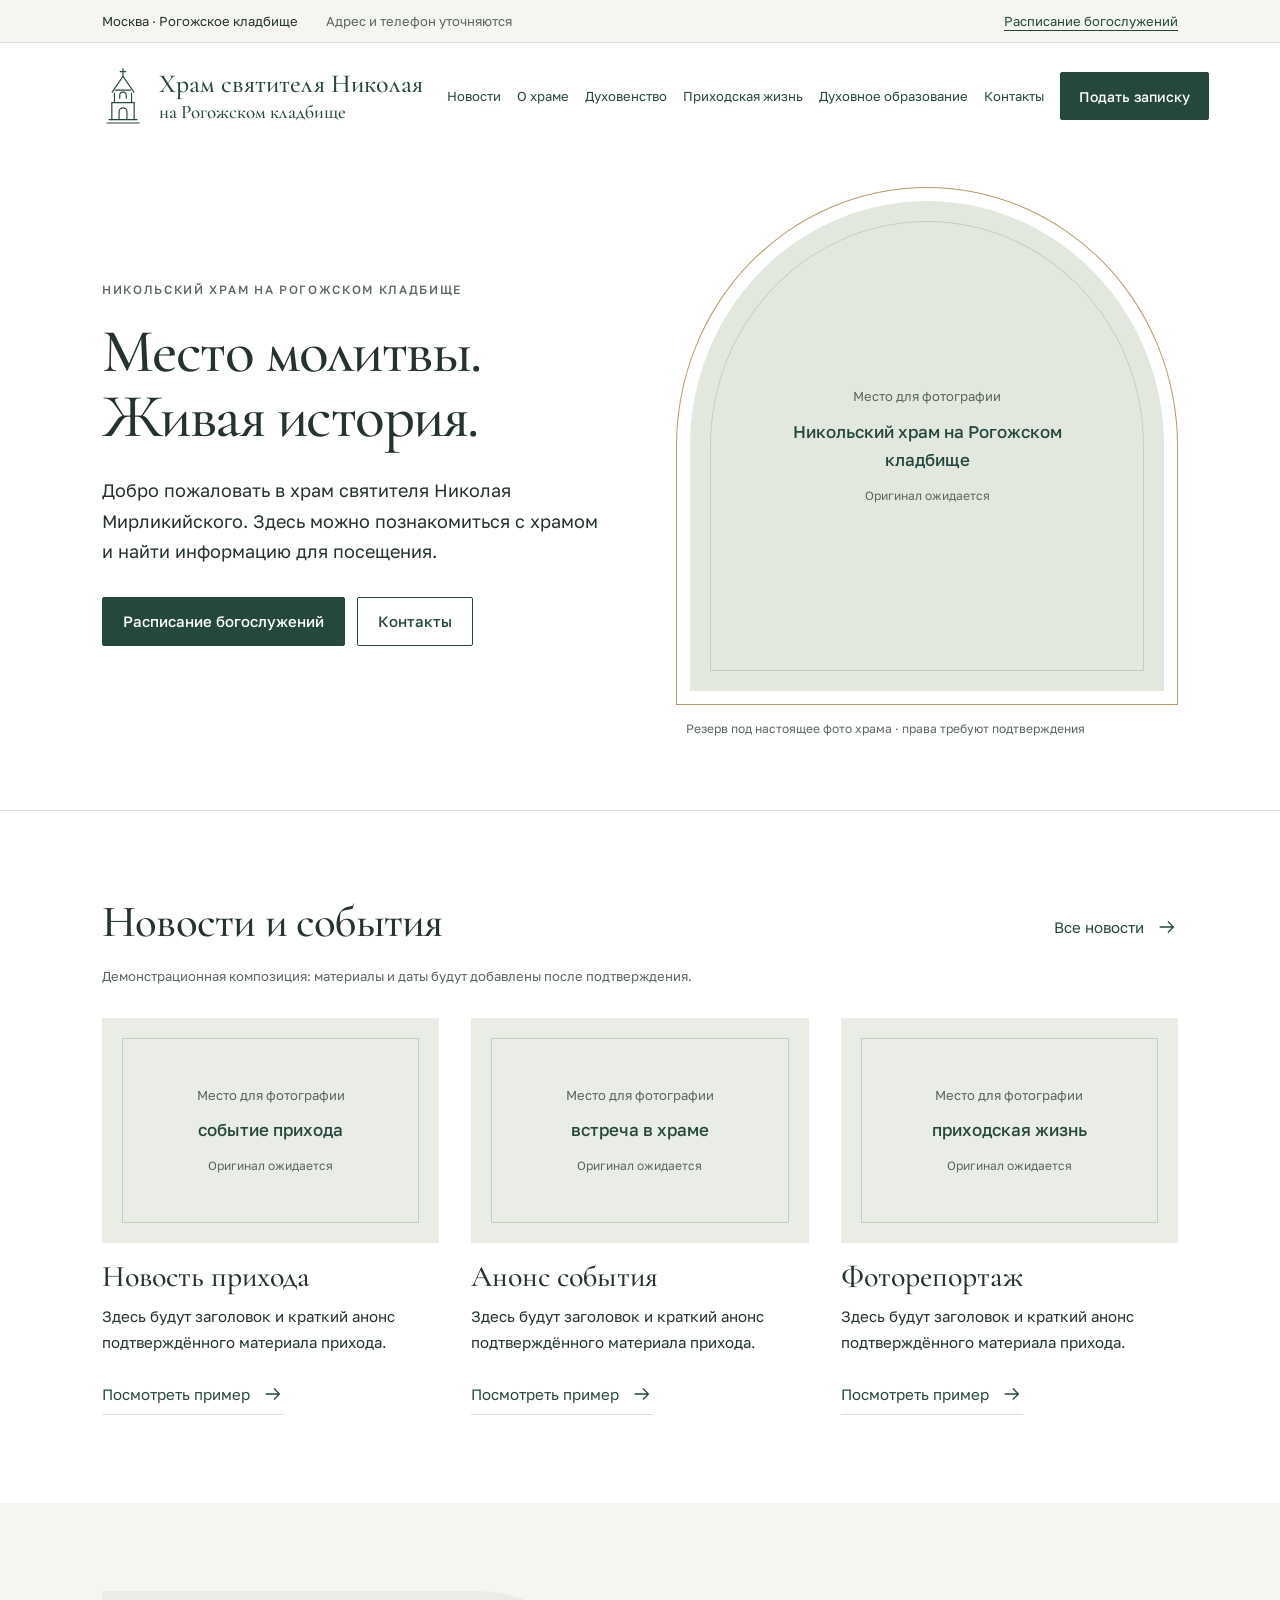
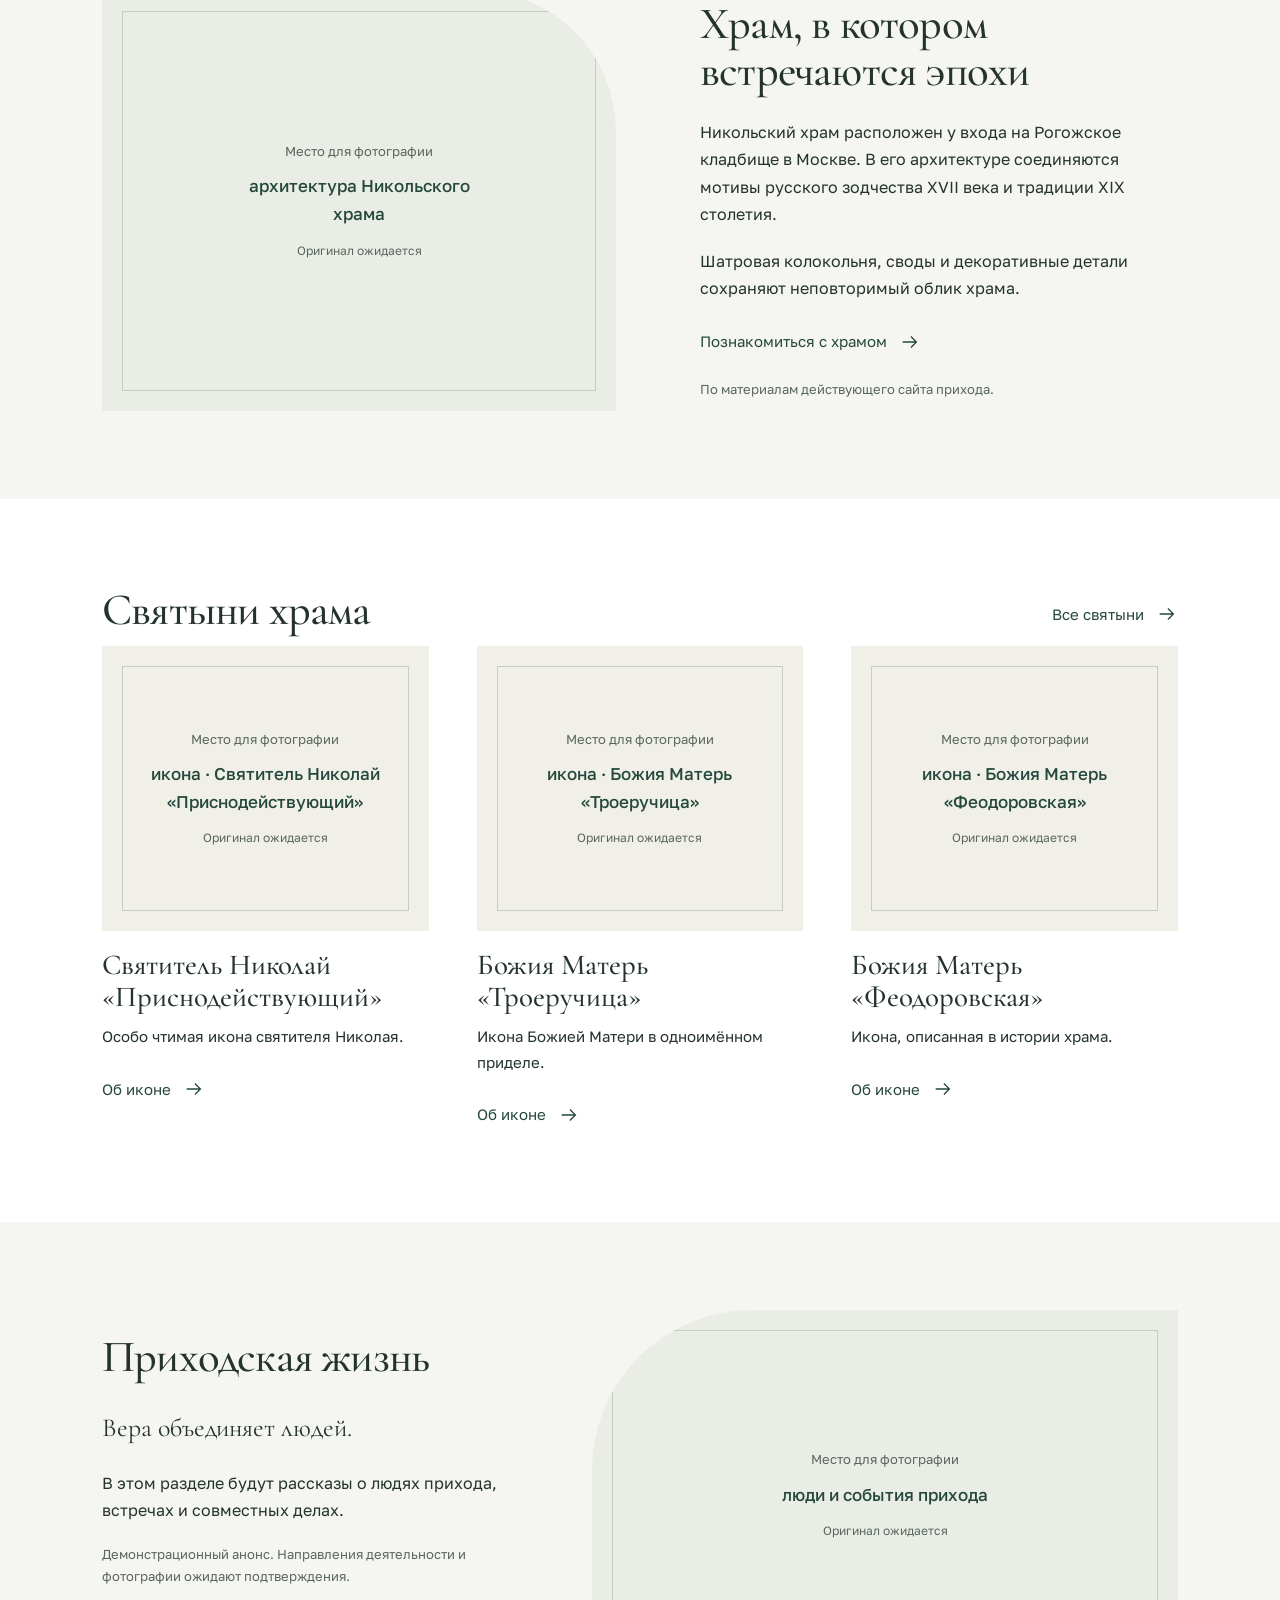
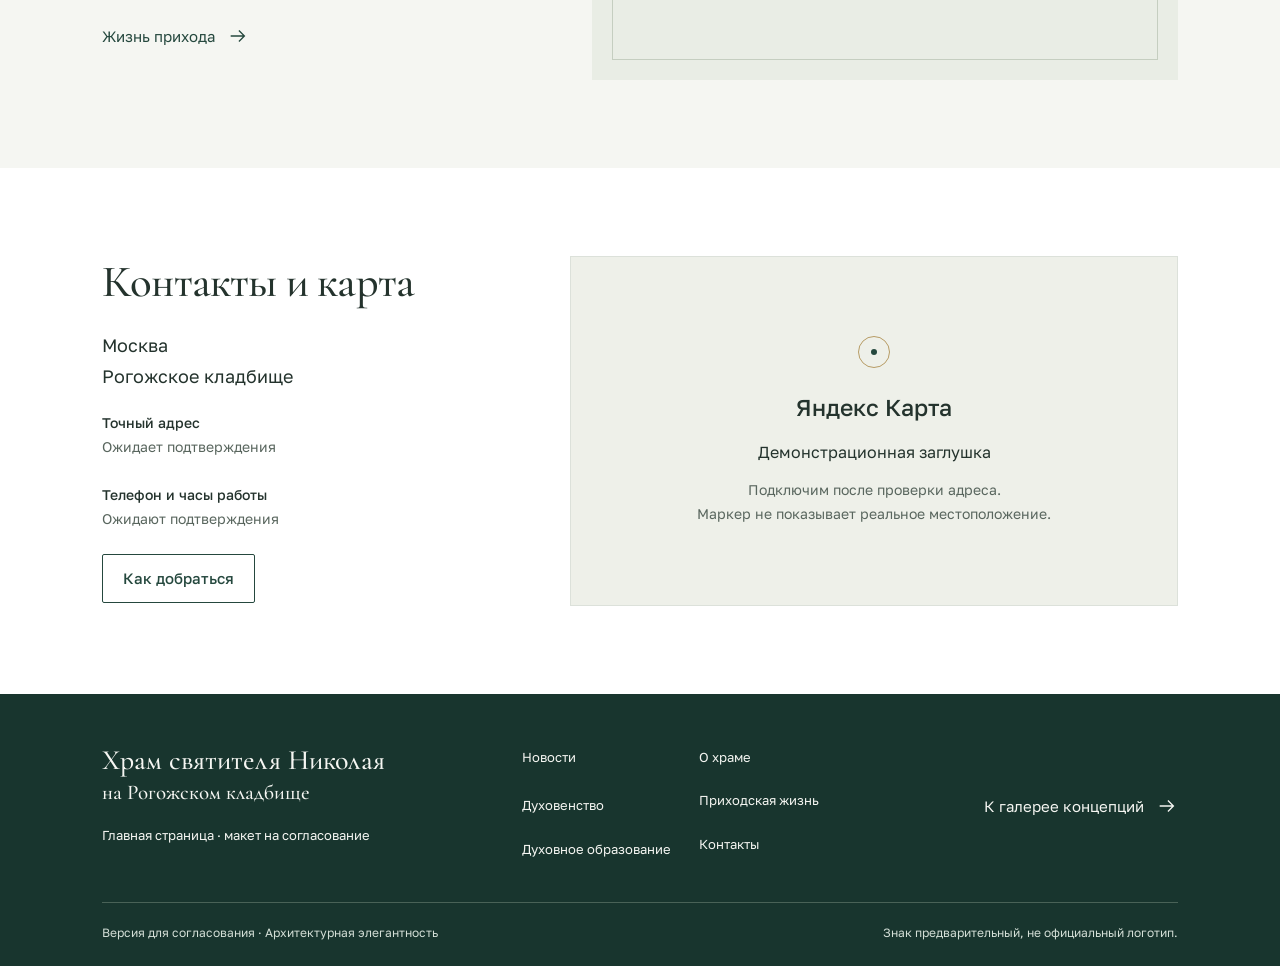
==== index.html @ 704020f5 "Assemble selected homepage and add complete section review with screenshots" ====
<!doctype html>
<html lang="ru"><head><meta charset="utf-8"><meta name="viewport" content="width=device-width, initial-scale=1"><meta name="description" content="Дизайн-концепция главной страницы Никольского храма на Рогожском кладбище. Предварительная версия для согласования."><title>Никольский храм — главная на согласование</title><link rel="stylesheet" href="css/bootstrap.min.css"><link rel="stylesheet" href="css/fonts.css"><link rel="stylesheet" href="css/concepts.css"><script defer src="js/concepts.js"></script></head>
<body class="concept-01"><a class="skip-link" href="#main">Перейти к содержанию</a>
<header><div class="topbar"><div class="container topbar-inner"><span>Москва · Рогожское кладбище</span><span class="contact-pending">Адрес и телефон уточняются</span><button type="button" class="utility-link" data-page="Расписание богослужений" data-path="pages/schedule.html">Расписание богослужений</button></div></div>
<div class="container main-header"><a class="brand" href="#main" aria-label="Храм святителя Николая на Рогожском кладбище"><img src="images/temple-mark.svg" alt="" width="42" height="58"><span>Храм святителя Николая<small>на Рогожском кладбище</small></span></a><button class="menu-toggle btn btn-outline-primary" aria-expanded="false" aria-controls="primary-nav">Меню</button><nav id="primary-nav" aria-label="Основная навигация"><a href="#news">Новости</a><a href="#about">О храме</a><button type="button" class="nav-link-button" data-page="Духовенство" data-path="pages/clergy.html">Духовенство</button><a href="#community">Приходская жизнь</a><button type="button" class="nav-link-button" data-page="Духовное образование" data-path="pages/education.html">Духовное образование</button><a href="#contacts">Контакты</a><button type="button" class="btn btn-primary" data-page="Подать записку" data-path="pages/notes.html">Подать записку</button></nav></div></header>
<main id="main"><section class="hero"><div class="container"><div class="row align-items-center g-5"><div class="col-md-6 hero-copy"><p class="eyebrow">Никольский храм на Рогожском кладбище</p><h1>Место молитвы.<br>Живая история.</h1><p class="lead">Добро пожаловать в храм святителя Николая Мирликийского. Здесь можно познакомиться с храмом и найти информацию для посещения.</p><div class="hero-actions"><button type="button" class="btn btn-primary" data-page="Расписание богослужений" data-path="pages/schedule.html">Расписание богослужений</button><a class="btn btn-outline-primary" href="#contacts">Контакты</a></div></div><div class="col-md-6 hero-art"><div class="hero-frame"><div class="media-placeholder hero-media" role="img" aria-label="Место для фотографии: Никольский храм на Рогожском кладбище. Оригинал ожидается"><span class="media-line" aria-hidden="true"></span><span class="media-caption">Место для фотографии<br><strong>Никольский храм на Рогожском кладбище</strong><small>Оригинал ожидается</small></span></div></div><p class="photo-note">Резерв под настоящее фото храма · права требуют подтверждения</p></div></div></div></section>
<section id="news" class="section news-section"><div class="container"><div class="section-heading"><div><h2>Новости и события</h2></div><button type="button" class="text-link" data-page="Все новости" data-path="pages/news.html">Все новости<svg class="arrow" viewBox="0 0 24 24" aria-hidden="true"><path d="M4 12h15m-6-6 6 6-6 6"/></svg></button></div><p class="demo-note">Демонстрационная композиция: материалы и даты будут добавлены после подтверждения.</p><div class="news-layout"><article class="news-item"><div class="media-placeholder news-media" role="img" aria-label="Место для фотографии: событие прихода. Оригинал ожидается"><span class="media-line" aria-hidden="true"></span><span class="media-caption">Место для фотографии<br><strong>событие прихода</strong><small>Оригинал ожидается</small></span></div><div class="news-copy"><h3>Новость прихода</h3><p>Здесь будут заголовок и краткий анонс подтверждённого материала прихода.</p><button type="button" class="text-link" data-page="Посмотреть пример" data-path="pages/news-article.html">Посмотреть пример<svg class="arrow" viewBox="0 0 24 24" aria-hidden="true"><path d="M4 12h15m-6-6 6 6-6 6"/></svg></button></div></article><article class="news-item"><div class="media-placeholder news-media" role="img" aria-label="Место для фотографии: встреча в храме. Оригинал ожидается"><span class="media-line" aria-hidden="true"></span><span class="media-caption">Место для фотографии<br><strong>встреча в храме</strong><small>Оригинал ожидается</small></span></div><div class="news-copy"><h3>Анонс события</h3><p>Здесь будут заголовок и краткий анонс подтверждённого материала прихода.</p><button type="button" class="text-link" data-page="Посмотреть пример" data-path="pages/news-article.html">Посмотреть пример<svg class="arrow" viewBox="0 0 24 24" aria-hidden="true"><path d="M4 12h15m-6-6 6 6-6 6"/></svg></button></div></article><article class="news-item"><div class="media-placeholder news-media" role="img" aria-label="Место для фотографии: приходская жизнь. Оригинал ожидается"><span class="media-line" aria-hidden="true"></span><span class="media-caption">Место для фотографии<br><strong>приходская жизнь</strong><small>Оригинал ожидается</small></span></div><div class="news-copy"><h3>Фоторепортаж</h3><p>Здесь будут заголовок и краткий анонс подтверждённого материала прихода.</p><button type="button" class="text-link" data-page="Посмотреть пример" data-path="pages/news-article.html">Посмотреть пример<svg class="arrow" viewBox="0 0 24 24" aria-hidden="true"><path d="M4 12h15m-6-6 6 6-6 6"/></svg></button></div></article></div></div></section>
<section id="about" class="section about-section"><div class="container"><div class="row align-items-center g-5"><div class="col-md-6 about-art"><div class="media-placeholder about-media" role="img" aria-label="Место для фотографии: архитектура Никольского храма. Оригинал ожидается"><span class="media-line" aria-hidden="true"></span><span class="media-caption">Место для фотографии<br><strong>архитектура Никольского храма</strong><small>Оригинал ожидается</small></span></div></div><div class="col-md-6 about-copy"><h2>Храм, в котором<br>встречаются эпохи</h2><p>Никольский храм расположен у входа на Рогожское кладбище в Москве. В его архитектуре соединяются мотивы русского зодчества XVII века и традиции XIX столетия.</p><p>Шатровая колокольня, своды и декоративные детали сохраняют неповторимый облик храма.</p><button type="button" class="text-link" data-page="Познакомиться с храмом" data-path="pages/about.html">Познакомиться с храмом<svg class="arrow" viewBox="0 0 24 24" aria-hidden="true"><path d="M4 12h15m-6-6 6 6-6 6"/></svg></button><p class="source-note">По материалам действующего сайта прихода.</p></div></div></div></section>
<section id="shrines" class="section shrine-section"><div class="container"><div class="section-heading"><div><h2>Святыни храма</h2></div><button type="button" class="text-link" data-page="Все святыни" data-path="pages/shrines.html">Все святыни<svg class="arrow" viewBox="0 0 24 24" aria-hidden="true"><path d="M4 12h15m-6-6 6 6-6 6"/></svg></button></div><div class="shrine-layout"><article class="shrine-item"><div class="media-placeholder shrine-media" role="img" aria-label="Место для фотографии: икона · Святитель Николай «Приснодействующий». Оригинал ожидается"><span class="media-line" aria-hidden="true"></span><span class="media-caption">Место для фотографии<br><strong>икона · Святитель Николай «Приснодействующий»</strong><small>Оригинал ожидается</small></span></div><div><h3>Святитель Николай «Приснодействующий»</h3><p>Особо чтимая икона святителя Николая.</p><button type="button" class="text-link" data-page="Об иконе" data-path="pages/shrine.html">Об иконе<svg class="arrow" viewBox="0 0 24 24" aria-hidden="true"><path d="M4 12h15m-6-6 6 6-6 6"/></svg></button></div></article><article class="shrine-item"><div class="media-placeholder shrine-media" role="img" aria-label="Место для фотографии: икона · Божия Матерь «Троеручица». Оригинал ожидается"><span class="media-line" aria-hidden="true"></span><span class="media-caption">Место для фотографии<br><strong>икона · Божия Матерь «Троеручица»</strong><small>Оригинал ожидается</small></span></div><div><h3>Божия Матерь «Троеручица»</h3><p>Икона Божией Матери в одноимённом приделе.</p><button type="button" class="text-link" data-page="Об иконе" data-path="pages/shrine.html">Об иконе<svg class="arrow" viewBox="0 0 24 24" aria-hidden="true"><path d="M4 12h15m-6-6 6 6-6 6"/></svg></button></div></article><article class="shrine-item"><div class="media-placeholder shrine-media" role="img" aria-label="Место для фотографии: икона · Божия Матерь «Феодоровская». Оригинал ожидается"><span class="media-line" aria-hidden="true"></span><span class="media-caption">Место для фотографии<br><strong>икона · Божия Матерь «Феодоровская»</strong><small>Оригинал ожидается</small></span></div><div><h3>Божия Матерь «Феодоровская»</h3><p>Икона, описанная в истории храма.</p><button type="button" class="text-link" data-page="Об иконе" data-path="pages/shrine.html">Об иконе<svg class="arrow" viewBox="0 0 24 24" aria-hidden="true"><path d="M4 12h15m-6-6 6 6-6 6"/></svg></button></div></article></div></div></section>
<section id="community" class="section community-section"><div class="container"><div class="community-layout"><div class="community-copy"><h2>Приходская жизнь</h2><p class="lead">Вера объединяет людей.</p><p>В этом разделе будут рассказы о людях прихода, встречах и совместных делах.</p><p class="demo-note">Демонстрационный анонс. Направления деятельности и фотографии ожидают подтверждения.</p><button type="button" class="text-link" data-page="Жизнь прихода" data-path="pages/community.html">Жизнь прихода<svg class="arrow" viewBox="0 0 24 24" aria-hidden="true"><path d="M4 12h15m-6-6 6 6-6 6"/></svg></button></div><div class="media-placeholder community-media" role="img" aria-label="Место для фотографии: люди и события прихода. Оригинал ожидается"><span class="media-line" aria-hidden="true"></span><span class="media-caption">Место для фотографии<br><strong>люди и события прихода</strong><small>Оригинал ожидается</small></span></div></div></div></section>
<section id="contacts" class="section contacts-section"><div class="container"><div class="row g-5 align-items-center"><div class="col-md-5"><h2>Контакты и карта</h2><p class="lead">Москва<br>Рогожское кладбище</p><dl><dt>Точный адрес</dt><dd>Ожидает подтверждения</dd><dt>Телефон и часы работы</dt><dd>Ожидают подтверждения</dd></dl><button type="button" class="btn btn-outline-primary" data-page="Как добраться" data-path="pages/contacts.html">Как добраться</button></div><div class="col-md-7"><div class="map-placeholder"><span class="map-cross" aria-hidden="true"></span><strong>Яндекс Карта</strong><p>Демонстрационная заглушка</p><small>Подключим после проверки адреса.<br>Маркер не показывает реальное местоположение.</small></div></div></div></div></section></main>
<footer><div class="container"><div class="footer-main"><div><p class="footer-brand">Храм святителя Николая<small>на Рогожском кладбище</small></p><p>Главная страница · макет на согласование</p></div><nav aria-label="Навигация в подвале"><a href="#news">Новости</a><a href="#about">О храме</a><button type="button" class="text-link" data-page="Духовенство" data-path="pages/clergy.html">Духовенство</button><a href="#community">Приходская жизнь</a><button type="button" class="text-link" data-page="Духовное образование" data-path="pages/education.html">Духовное образование</button><a href="#contacts">Контакты</a></nav><a class="text-link" href="concepts/index.html">К галерее концепций<svg class="arrow" viewBox="0 0 24 24" aria-hidden="true"><path d="M4 12h15m-6-6 6 6-6 6"/></svg></a></div><div class="footer-bottom"><span>Версия для согласования · Архитектурная элегантность</span><span>Знак предварительный, не официальный логотип.</span></div></div></footer>
<dialog class="page-dialog" aria-labelledby="dialog-title"><div class="dialog-top"><p class="eyebrow">Предварительная концепция</p><button class="dialog-close" aria-label="Закрыть диалог" type="button">Закрыть</button></div><h2 id="dialog-title">Раздел в подготовке</h2><p>Эта внутренняя страница будет разработана после выбора дизайн-концепции. Расписание, формы, отправка записок и публикации пока не подключены.</p><p class="planned-path"></p><button class="btn btn-primary dialog-close" type="button">Понятно</button></dialog></body></html>
---- css/fonts.css ----
@font-face {
  font-family: 'Cormorant Garamond';
  font-style: normal;
  font-weight: 400;
  font-display: swap;
  src: url(../fonts/cormorant-400.ttf) format('truetype');
}
@font-face {
  font-family: 'Cormorant Garamond';
  font-style: normal;
  font-weight: 500;
  font-display: swap;
  src: url(../fonts/cormorant-500.ttf) format('truetype');
}
@font-face {
  font-family: 'Cormorant Garamond';
  font-style: normal;
  font-weight: 600;
  font-display: swap;
  src: url(../fonts/cormorant-600.ttf) format('truetype');
}
@font-face {
  font-family: 'Golos Text';
  font-style: normal;
  font-weight: 400;
  font-display: swap;
  src: url(../fonts/golos-400.ttf) format('truetype');
}
@font-face {
  font-family: 'Golos Text';
  font-style: normal;
  font-weight: 500;
  font-display: swap;
  src: url(../fonts/golos-500.ttf) format('truetype');
}
@font-face {
  font-family: 'Golos Text';
  font-style: normal;
  font-weight: 600;
  font-display: swap;
  src: url(../fonts/golos-600.ttf) format('truetype');
}
---- css/concepts.css ----
:root{--ink:#24332d;--muted:#59665e;--green:#25483e;--deep:#18352e;--gold:#b79c65;--soft:#f5f6f2;--line:#dce1da}*{box-sizing:border-box}body{font-family:'Golos Text',Arial,sans-serif;color:var(--ink);line-height:1.7;background:#fff}h1,h2,h3,.brand,.footer-brand{font-family:'Cormorant Garamond',Georgia,serif;font-weight:500;line-height:1.05}h1{font-size:clamp(42px,4.8vw,72px);letter-spacing:-.025em;margin:0 0 26px}h2{font-size:clamp(38px,3.5vw,52px);letter-spacing:-.018em;margin:0 0 24px}h3{font-size:30px;margin:18px 0 12px}p{margin-bottom:20px}a{color:var(--green);text-decoration:none}a:hover{color:var(--deep);text-decoration:underline}button{font:inherit}a,button{transition:background-color .18s,color .18s}button:focus-visible,a:focus-visible{outline:3px solid var(--green);outline-offset:4px}section{scroll-margin-top:20px}.container{padding-left:32px;padding-right:32px}.section{padding:88px 0}.eyebrow{text-transform:uppercase;font-size:12px;letter-spacing:.14em;font-weight:500;line-height:1.7;margin-bottom:20px;color:var(--muted)}.lead{font-size:18px;font-weight:400;line-height:1.7;max-width:500px}.topbar{background:var(--soft);font-size:13px;border-bottom:1px solid var(--line)}.topbar-inner{display:flex;align-items:center;gap:28px;padding-top:10px;padding-bottom:10px}.contact-pending{margin-right:auto;color:var(--muted)}.utility-link{border:0;background:none;padding:0;color:var(--green);text-decoration:underline;text-underline-offset:4px}.main-header{display:flex;justify-content:space-between;gap:24px;align-items:center;padding-top:24px;padding-bottom:24px}.brand{display:flex;gap:15px;align-items:center;font-size:26px;color:var(--green);flex-shrink:0}.brand:hover{text-decoration:none}.brand small{display:block;font-size:19px;margin-top:5px}.brand img{object-fit:contain}#primary-nav{display:flex;align-items:center;gap:24px;font-size:14px}#primary-nav a{white-space:nowrap}#primary-nav .btn{font-size:14px;padding:11px 18px;white-space:nowrap}.menu-toggle{display:none}.btn{font-size:15px;font-weight:500;border-radius:2px;min-height:48px;padding:12px 20px;line-height:1.5;white-space:normal}.btn-primary{--bs-btn-bg:var(--green);--bs-btn-border-color:var(--green);--bs-btn-hover-bg:var(--deep);--bs-btn-hover-border-color:var(--deep);--bs-btn-active-bg:var(--deep);--bs-btn-active-border-color:var(--deep);--bs-btn-disabled-bg:#68766e;--bs-btn-disabled-border-color:#68766e}.btn-outline-primary{--bs-btn-color:var(--green);--bs-btn-border-color:var(--green);--bs-btn-hover-bg:var(--green);--bs-btn-hover-border-color:var(--green);--bs-btn-active-bg:var(--deep);--bs-btn-active-border-color:var(--deep)}.text-link{display:inline-flex;align-items:center;gap:12px;color:var(--green);background:none;border:0;padding:8px 0;line-height:1.5;font-size:15px;text-align:left}.text-link:hover{text-decoration:underline;text-underline-offset:5px}.arrow{width:22px;height:22px;flex-shrink:0;fill:none;stroke:currentColor;stroke-width:1.4}.hero{padding:38px 0 72px}.hero .row{--bs-gutter-x:72px}.hero-copy{padding-top:20px;padding-bottom:20px}.hero-actions{display:flex;flex-wrap:wrap;gap:12px;margin-top:30px}.hero-actions .text-link{flex-basis:100%;margin-top:4px}.hero-frame{position:relative;padding:14px}.hero-frame:before{content:'';position:absolute;inset:0;border:1px solid var(--gold);border-radius:50% 50% 0 0}.media-placeholder{position:relative;background:#e9ede5;display:flex;align-items:center;justify-content:center;overflow:hidden;text-align:center;color:var(--muted);padding:28px;min-height:180px}.hero-media{height:490px;border-radius:50% 50% 0 0;background:#e2e8de}.media-line{position:absolute;inset:20px;border:1px solid #c5cec0}.hero-media .media-line{border-radius:50% 50% 0 0}.media-caption{position:relative;font-size:13px;line-height:1.65;max-width:270px}.media-caption strong{display:block;font-weight:500;margin-top:10px;font-size:17px;color:var(--green)}.media-caption small{display:block;margin-top:12px;font-size:12px}.photo-note{font-size:12px;color:var(--muted);margin:14px 10px 0;line-height:1.6}.section-heading{display:flex;justify-content:space-between;align-items:end;gap:20px;margin-bottom:12px}.section-heading h2{margin-bottom:0}.section-heading .eyebrow{margin-bottom:12px}.demo-note,.source-note{font-size:13px;line-height:1.65;color:var(--muted)}.demo-note{margin:20px 0 30px}.news-layout{display:grid;grid-template-columns:repeat(3,minmax(0,1fr));gap:32px}.news-media{aspect-ratio:3/2}.news-item .eyebrow{display:block;margin:20px 0 0;font-size:11px;letter-spacing:.07em}.news-item p{font-size:15px}.news-item h3{font-size:30px}.news-item .text-link{border-bottom:1px solid var(--line)}.about-section{background:var(--soft)}.about-media{height:420px}.about-copy{padding-left:60px}.source-note{margin:18px 0 0}.shrine-layout{display:grid;grid-template-columns:repeat(3,minmax(0,1fr));gap:48px}.shrine-media{height:285px;background:#f1f0e8}.shrine-item h3{font-size:29px;line-height:1.1}.shrine-item p{font-size:15px}.community-section{background:var(--soft)}.community-layout{display:grid;grid-template-columns:1fr 1.2fr;gap:72px;align-items:center}.community-media{height:370px}.community-copy .lead{font-size:26px;font-family:'Cormorant Garamond',Georgia,serif}.contacts-section dt{font-weight:500;font-size:14px;margin-top:18px}.contacts-section dd{color:var(--muted);font-size:14px;margin-bottom:24px}.map-placeholder{min-height:350px;background:#eef0e9;display:flex;flex-direction:column;justify-content:center;align-items:center;padding:32px;text-align:center;border:1px solid var(--line)}.map-placeholder strong{font-size:23px;font-weight:500}.map-placeholder p{margin:12px 0}.map-placeholder small{color:var(--muted)}.map-cross{width:32px;height:32px;border:1px solid var(--gold);border-radius:50%;margin-bottom:20px;position:relative}.map-cross:after{content:'';width:6px;height:6px;position:absolute;left:12px;top:12px;background:var(--green);border-radius:50%}footer{background:var(--deep);color:#f5f6f2;padding:52px 0 22px;font-size:13px}footer a,footer .text-link{color:#f5f6f2}footer a:hover{color:#fff}footer a:focus-visible{outline-color:#fff}.footer-main{display:flex;gap:56px;justify-content:space-between}.footer-brand{font-size:28px;margin:0 0 20px}.footer-brand small{display:block;font-size:21px;margin-top:7px}.footer-main nav{display:grid;grid-template-columns:1fr 1fr;gap:10px 28px}.footer-bottom{border-top:1px solid #496257;margin-top:36px;padding-top:20px;display:flex;justify-content:space-between;gap:24px;color:#d4dfd7;font-size:12px}.skip-link{position:fixed;left:20px;top:-100px;z-index:20;background:var(--green);color:#fff;padding:12px}.skip-link:focus{top:10px}.page-dialog{border:1px solid var(--line);width:min(580px,calc(100% - 32px));padding:32px;color:var(--ink);max-height:90vh;overflow-y:auto}.page-dialog::backdrop{background:#18352e88}.dialog-top{display:flex;gap:24px;justify-content:space-between}.dialog-close:not(.btn){border:0;background:none;color:var(--green);padding:0;align-self:flex-start}.planned-path{font-size:13px;overflow-wrap:anywhere}.page-dialog h2{font-size:38px}.page-dialog .eyebrow{font-size:11px}
/* Architectural elegance */
.concept-01 .news-section{border-top:1px solid var(--line)}.concept-01 .about-media{border-radius:0 140px 0 0}.concept-01 .community-layout{grid-template-columns:1fr 1.4fr}.concept-01 .community-media{border-radius:160px 0 0 0}
/* Contemporary Orthodox heritage */
.concept-02 .hero{background:var(--soft);padding-top:56px;padding-bottom:56px}.concept-02 h1{font-size:clamp(42px,4.7vw,70px)}.concept-02 .hero-copy{width:58.333%}.concept-02 .hero-art{width:41.667%}.concept-02 .hero-media{border-radius:0;height:435px;background:#dde4da}.concept-02 .hero-media .media-line{border-radius:0}.concept-02 .hero-frame{padding:20px 0 0 20px}.concept-02 .hero-frame:before{border-radius:0;inset:0 20px 20px 0}.concept-02 .news-layout{grid-template-columns:1.15fr 1fr;grid-template-rows:1fr 1fr;gap:24px 48px}.concept-02 .news-item:first-child{grid-row:span 2}.concept-02 .news-item:not(:first-child){display:grid;grid-template-columns:145px 1fr;gap:22px;border-bottom:1px solid var(--line);padding-bottom:20px}.concept-02 .news-item:not(:first-child) .news-media{height:100%;min-height:150px;aspect-ratio:auto;padding:12px}.concept-02 .news-item:not(:first-child) .media-caption strong{font-size:14px}.concept-02 .news-item:not(:first-child) .media-caption{font-size:11px}.concept-02 .news-item:not(:first-child) .eyebrow{margin-top:0}.concept-02 .news-item:not(:first-child) h3{font-size:28px}.concept-02 .news-item:not(:first-child) p{margin-bottom:6px}.concept-02 .about-section{background:var(--green);color:#fff}.concept-02 .about-section .eyebrow,.concept-02 .about-section .source-note{color:#d4dfd7}.concept-02 .about-section .text-link{color:#fff}.concept-02 .about-section .text-link:focus-visible{outline-color:white}.concept-02 .about-copy{order:-1;padding-left:24px;padding-right:60px}.concept-02 .about-media{height:360px}.concept-02 .shrine-layout{grid-template-columns:1fr;gap:0}.concept-02 .shrine-item{display:grid;grid-template-columns:170px 1fr;gap:48px;padding:26px 0;border-bottom:1px solid var(--line)}.concept-02 .shrine-media{height:170px;min-height:170px;padding:14px}.concept-02 .shrine-media .media-caption strong{font-size:13px}.concept-02 .shrine-item h3{font-size:36px;margin-top:5px}.concept-02 .community-section{background:white;padding-top:0}.concept-02 .community-layout{border-top:1px solid var(--line);padding-top:70px}.concept-02 .contacts-section{background:var(--soft)}
/* Light and harmony */
.concept-03 .hero{padding:65px 0 90px}.concept-03 .hero-copy{padding-right:50px}.concept-03 .hero-frame{padding:24px;max-width:480px;margin-left:auto}.concept-03 .hero-frame:before{border-radius:48% 48% 5px 5px}.concept-03 .hero-media{height:440px;border-radius:48% 48% 5px 5px;background:#eef1e8}.concept-03 .hero-media .media-line{border-radius:48% 48% 5px 5px}.concept-03 .hero h1{font-weight:400;font-size:clamp(44px,5.3vw,80px)}.concept-03 .news-section{background:var(--soft)}.concept-03 .news-layout{grid-template-columns:1fr;gap:0}.concept-03 .news-item{display:grid;grid-template-columns:190px 1fr;gap:40px;padding:24px 0;border-bottom:1px solid var(--line)}.concept-03 .news-media{min-height:140px;height:140px;aspect-ratio:auto}.concept-03 .news-item .eyebrow{margin-top:0}.concept-03 .news-item h3{margin-top:8px}.concept-03 .news-item p{margin-bottom:0}.concept-03 .news-copy{display:grid;grid-template-columns:1fr auto;column-gap:24px}.concept-03 .news-copy .eyebrow,.concept-03 .news-copy h3,.concept-03 .news-copy p{grid-column:1}.concept-03 .news-copy .text-link{grid-column:2;grid-row:1/4;align-self:center;border:0}.concept-03 .about-section{background:white}.concept-03 .about-art{width:41.667%}.concept-03 .about-copy{width:58.333%;padding-left:100px}.concept-03 .about-media{height:440px;border-radius:180px 180px 0 0}.concept-03 .shrine-section{padding-top:20px}.concept-03 .shrine-layout{gap:60px}.concept-03 .shrine-media{border-radius:50% 50% 0 0;height:310px}.concept-03 .shrine-media .media-line{border-radius:50% 50% 0 0}.concept-03 .community-layout{grid-template-columns:1.2fr 1fr}.concept-03 .community-media{border-radius:3px 140px 3px 3px}
/* Comparison gallery */
.gallery-hero{padding:64px 0 32px}.gallery-hero h1{font-size:clamp(44px,5vw,68px)}.gallery-intro{max-width:700px}.gallery-grid{display:grid;grid-template-columns:repeat(3,minmax(0,1fr));gap:32px;margin-top:36px}.concept-card{border-top:1px solid var(--gold);padding-top:20px}.concept-number{font-size:13px;letter-spacing:.12em;color:var(--muted)}.concept-card h2{font-size:34px;margin:14px 0;min-height:72px}.concept-card p{font-size:15px}.preview-link{display:block;background:var(--soft);margin-bottom:24px;overflow:hidden;border:1px solid var(--line)}.preview-link img{display:block;width:100%;aspect-ratio:1.35;object-fit:cover;object-position:top}.compare-section{padding-top:32px}.compare-controls{display:flex;flex-wrap:wrap;gap:12px;align-items:end;margin:24px 0}.compare-controls label{display:flex;flex-direction:column;gap:5px;font-size:14px}.compare-controls select{border:1px solid var(--line);padding:12px;color:var(--ink);background:#fff;min-height:48px}.compare-stage{overflow:auto;background:var(--soft);padding:24px;border:1px solid var(--line)}.compare-frame{width:100%;height:760px;border:1px solid var(--line);display:block;margin:0 auto;background:#fff}.gallery-footer{background:white;color:var(--muted);border-top:1px solid var(--line);padding:24px 0;margin-top:48px}.status-banner{border-left:2px solid var(--gold);padding:8px 0 8px 20px;color:var(--muted);font-size:14px}
@media(min-width:1400px){.container{max-width:1320px}}
@media(max-width:1199px){.main-header{position:relative;flex-wrap:wrap}.menu-toggle{display:block}#primary-nav{display:none;flex-basis:100%;flex-wrap:wrap;border-top:1px solid var(--line);padding-top:20px}#primary-nav.is-open{display:flex}.hero .row{--bs-gutter-x:40px}h1{font-size:clamp(42px,5.4vw,64px)}.hero-media{height:410px}.about-copy{padding-left:35px}.concept-03 .about-copy{padding-left:60px}.concept-02 .news-item:not(:first-child){grid-template-columns:110px 1fr;gap:16px}.footer-main{gap:32px}.gallery-grid{gap:24px}.concept-card h2{font-size:30px}}
@media(max-width:991px){.section{padding:60px 0}.container{padding-left:24px;padding-right:24px}.contact-pending{display:none}.topbar-inner{justify-content:space-between}.hero .row{--bs-gutter-x:30px}.hero-media,.concept-02 .hero-media,.concept-03 .hero-media{height:350px}.hero-actions .btn{width:100%}.hero{padding-bottom:50px}.hero-copy .eyebrow{font-size:10px}.news-layout,.shrine-layout{gap:24px}.shrine-media{height:230px}.community-layout{gap:40px}.community-media{height:330px}.concept-02 .news-layout{gap:24px}.concept-02 .news-item:not(:first-child){display:block}.concept-02 .news-item:not(:first-child) .news-media{display:none}.concept-02 .about-copy{padding-right:30px}.concept-03 .hero-copy{padding-right:20px}.concept-03 .about-copy{padding-left:40px}.concept-03 .shrine-layout{gap:28px}.footer-main{flex-wrap:wrap}.gallery-grid{grid-template-columns:1fr}.concept-card{display:grid;grid-template-columns:1fr 1fr;gap:0 32px}.concept-card .preview-link{grid-column:1;grid-row:1/6}.concept-card h2{min-height:0}.concept-card .btn{align-self:start;justify-self:start}.concept-card .concept-number{grid-column:2}.compare-frame{height:650px}}
@media(max-width:767px){.section{padding:44px 0}.hero,.concept-02 .hero,.concept-03 .hero{padding:28px 0 44px}.hero .row{--bs-gutter-y:24px}.hero-copy,.hero-art,.concept-02 .hero-copy,.concept-02 .hero-art,.concept-03 .about-art,.concept-03 .about-copy{width:100%}.hero-copy{padding-top:0}.hero-copy .eyebrow{font-size:11px}.hero-actions .btn{width:auto}.hero-frame,.concept-03 .hero-frame{max-width:520px;margin:0 auto}.hero-media,.concept-02 .hero-media,.concept-03 .hero-media{height:360px}.photo-note{text-align:center}.news-layout,.shrine-layout{grid-template-columns:1fr}.news-layout{gap:36px}.news-item h3{font-size:32px}.news-media{aspect-ratio:16/9;min-height:180px}.about-copy,.concept-02 .about-copy,.concept-03 .about-copy{padding:0 24px}.about-media,.concept-03 .about-media{height:330px}.community-layout,.concept-01 .community-layout,.concept-03 .community-layout{grid-template-columns:1fr;gap:28px}.community-media{height:280px}.shrine-media,.concept-03 .shrine-media{height:290px;max-width:420px}.section-heading{align-items:start}.section-heading .text-link{font-size:13px;flex-shrink:0}.concept-02 .news-layout{grid-template-columns:1fr}.concept-02 .news-item:first-child{grid-row:auto}.concept-02 .news-item:not(:first-child){display:grid;grid-template-columns:110px 1fr}.concept-02 .news-item:not(:first-child) .news-media{display:flex}.concept-02 .shrine-item{grid-template-columns:120px 1fr;gap:24px}.concept-02 .shrine-media{height:170px;min-height:170px}.concept-02 .shrine-item h3{font-size:28px}.concept-02 .community-section{padding-top:44px}.concept-02 .community-layout{padding-top:0;border:0}.concept-03 .news-item{grid-template-columns:130px 1fr;gap:24px}.concept-03 .news-copy{display:block}.concept-03 .news-media{height:160px;min-height:160px}.concept-03 .news-item h3{font-size:28px}.footer-main{display:block}.footer-main nav{margin:24px 0}.footer-bottom{flex-direction:column;gap:8px}.gallery-hero{padding:40px 0 20px}.compare-stage{padding:12px}.compare-controls{align-items:stretch}.compare-controls label{flex:1}.compare-controls select{max-width:100%}}
@media(max-width:575px){.container{padding-left:20px;padding-right:20px}.topbar-inner{align-items:start;gap:12px;font-size:11px}.topbar-inner .utility-link{max-width:145px;text-align:right}.main-header{padding-top:18px;padding-bottom:18px;gap:12px}.brand{font-size:22px;gap:10px}.brand small{font-size:16px}.brand img{width:30px;height:46px}.menu-toggle{padding:8px 12px;min-height:44px;font-size:13px}#primary-nav.is-open{display:flex;flex-direction:column;align-items:stretch;gap:0}#primary-nav a{padding:12px 0}#primary-nav .btn{margin-top:12px}.hero-actions .btn{width:100%}h1,.concept-02 h1,.concept-03 .hero h1{font-size:46px}h2{font-size:38px}.hero-media,.concept-02 .hero-media,.concept-03 .hero-media{height:325px}.hero-frame{padding:12px}.concept-03 .hero-frame{padding:18px}.hero .lead{font-size:16px}.section-heading{flex-direction:column;gap:4px}.eyebrow{font-size:11px}.shrine-layout{gap:36px}.about-media{height:290px}.map-placeholder{min-height:280px;padding:24px}.concept-02 .news-item:not(:first-child){grid-template-columns:1fr}.concept-02 .news-item:not(:first-child) .news-media{display:flex;aspect-ratio:16/9;min-height:180px}.concept-02 .shrine-item{grid-template-columns:1fr;gap:12px}.concept-02 .shrine-media{height:220px;width:100%}.concept-03 .news-item{grid-template-columns:1fr;gap:16px}.concept-03 .news-media{height:190px}.concept-03 .about-media{height:340px}.concept-card{display:block}.concept-card .preview-link{margin-top:20px}.concept-card h2{font-size:36px}.compare-controls label{flex-basis:100%}.compare-stage{padding:0}.compare-frame{height:650px}.page-dialog{padding:24px}.dialog-top{gap:12px}.page-dialog h2{font-size:32px}.community-copy .lead{font-size:24px}.footer-main nav{grid-template-columns:1fr}}
@media(max-width:359px){.container{padding-left:16px;padding-right:16px}.brand{font-size:19px}.brand small{font-size:14px}.brand img{width:26px}.main-header{gap:8px}.menu-toggle{font-size:12px;padding:8px 10px}h1,.concept-02 h1,.concept-03 .hero h1{font-size:42px}.hero-media,.concept-02 .hero-media,.concept-03 .hero-media{height:290px}.hero-actions .btn{font-size:14px;padding-left:12px;padding-right:12px}}
@media(prefers-reduced-motion:reduce){*,*::before,*::after{transition:none!important;scroll-behavior:auto!important}}
/* Intrinsic size and narrow gutter corrections verified in browser */
.news-item,.shrine-item,.news-copy,.media-placeholder,.media-caption,.concept-card{min-width:0}.media-caption{overflow-wrap:anywhere}.concept-03 .news-media{padding:14px}.concept-03 .news-media .media-caption{font-size:11px}.concept-03 .news-media .media-caption strong{font-size:14px;margin-top:5px}.concept-03 .news-media .media-caption small{margin-top:6px}
@media(max-width:575px){.row.g-5{--bs-gutter-x:32px}.main-header{flex-wrap:nowrap}.brand{flex:1;min-width:0;font-size:20px}.brand span{min-width:0}.brand small{font-size:14px}.menu-toggle{flex-shrink:0}.topbar-inner{flex-wrap:wrap}.topbar-inner>span{min-width:0}.gallery-grid{min-width:0}}
@media(max-width:359px){.brand{font-size:19px}.brand small{font-size:13px}.main-header{gap:8px}}
.news-media{width:100%}.compare-controls label{min-width:0}.compare-controls select{width:100%;min-width:0}
.preview-link img{height:auto}
@media(max-width:575px){.topbar-inner{display:grid;grid-template-columns:minmax(0,1fr) minmax(0,1fr);gap:12px}.topbar-inner .utility-link{max-width:none}}
.hero-actions a.btn:hover{text-decoration:none}
.concept-01 #primary-nav{gap:16px;font-size:13px}#primary-nav .nav-link-button{background:none;border:0;padding:0;color:var(--green);font:inherit;white-space:nowrap;text-align:left}#primary-nav .nav-link-button:hover{text-decoration:underline;text-underline-offset:4px}
@media(max-width:575px){#primary-nav .nav-link-button{padding:12px 0}}
.footer-main nav .text-link{padding:0;font-size:13px}.structure-review{padding:56px 0}.structure-review .hero-actions{margin-bottom:30px}.structure-links{display:flex;flex-wrap:wrap;gap:12px 28px;padding:20px 0 40px;font-size:14px}.structure-block{padding:40px 0;border-top:1px solid var(--line)}.structure-block h2{font-size:36px}.structure-block p{color:var(--muted)}.structure-shot{display:block;width:100%;height:auto;border:1px solid var(--line)}
@media(max-width:575px){.structure-review{padding:32px 0}.structure-block{padding:28px 0}.structure-block h2{font-size:30px}}
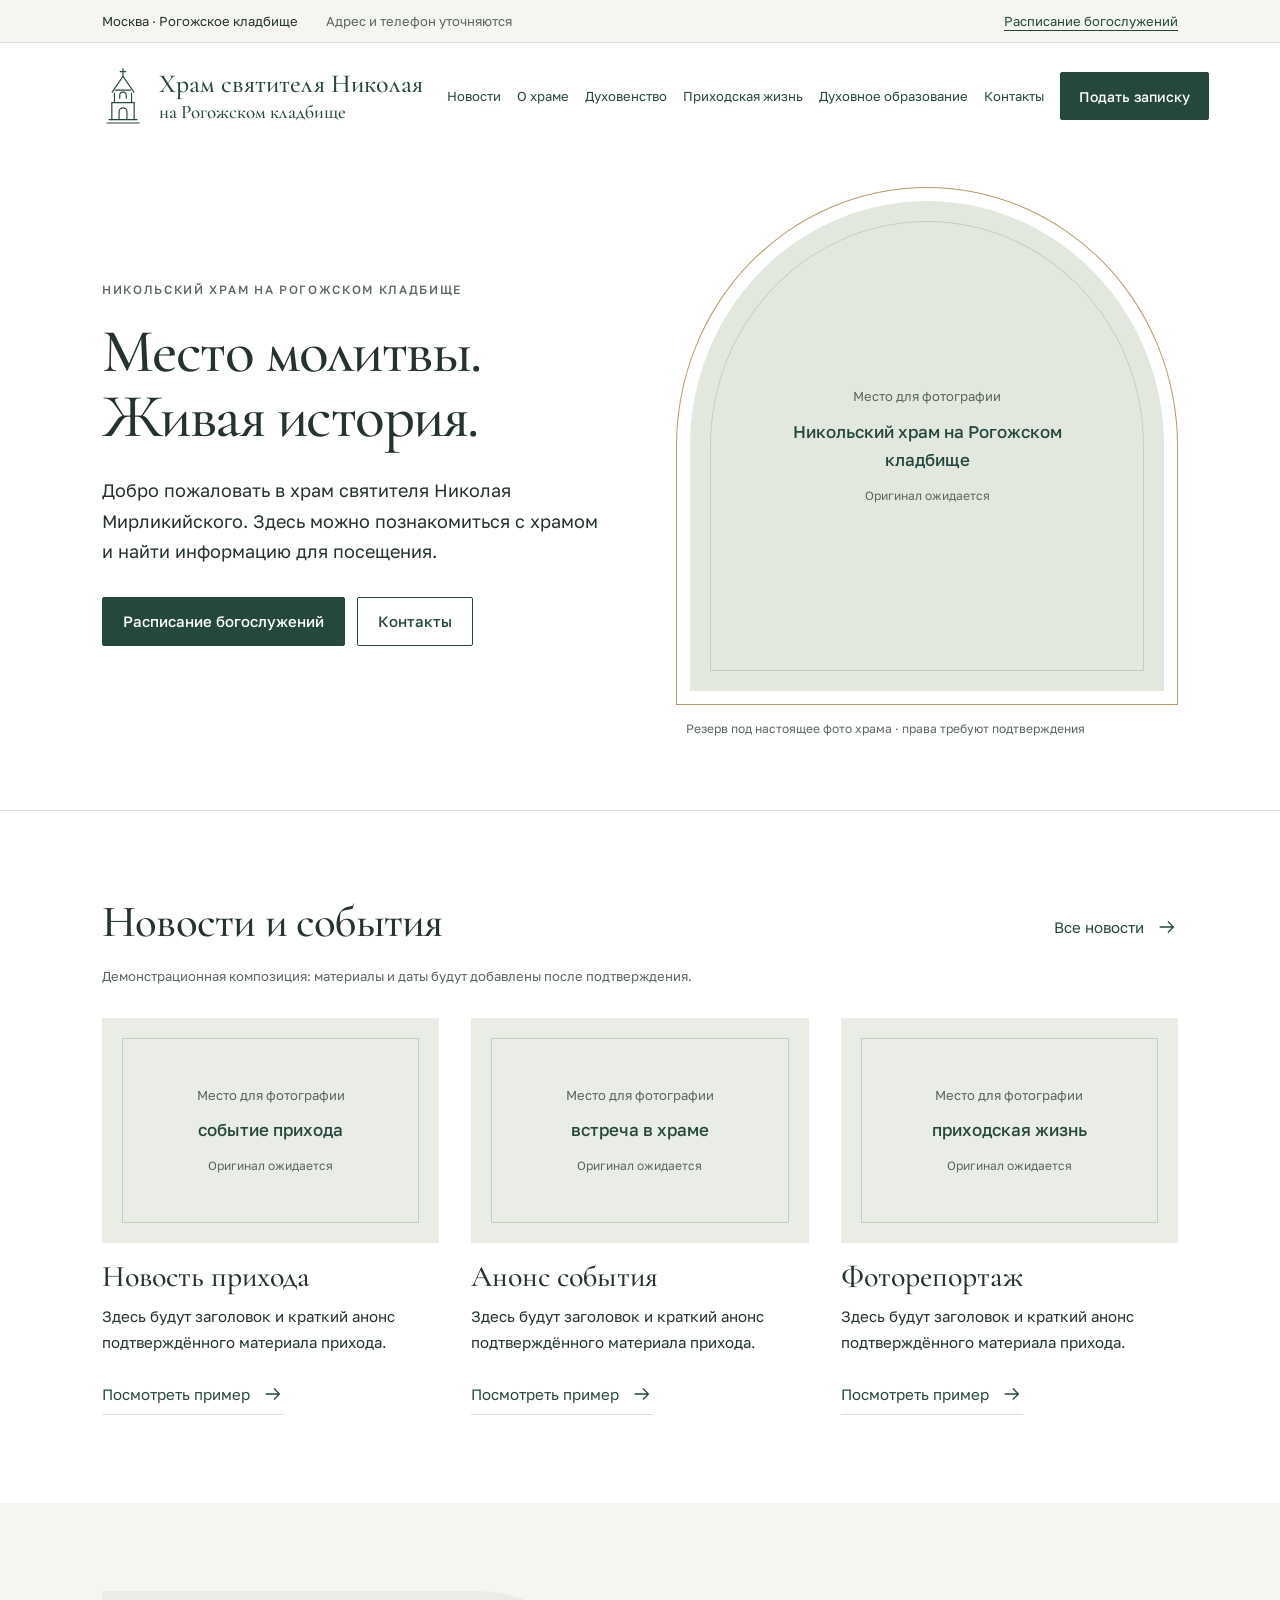
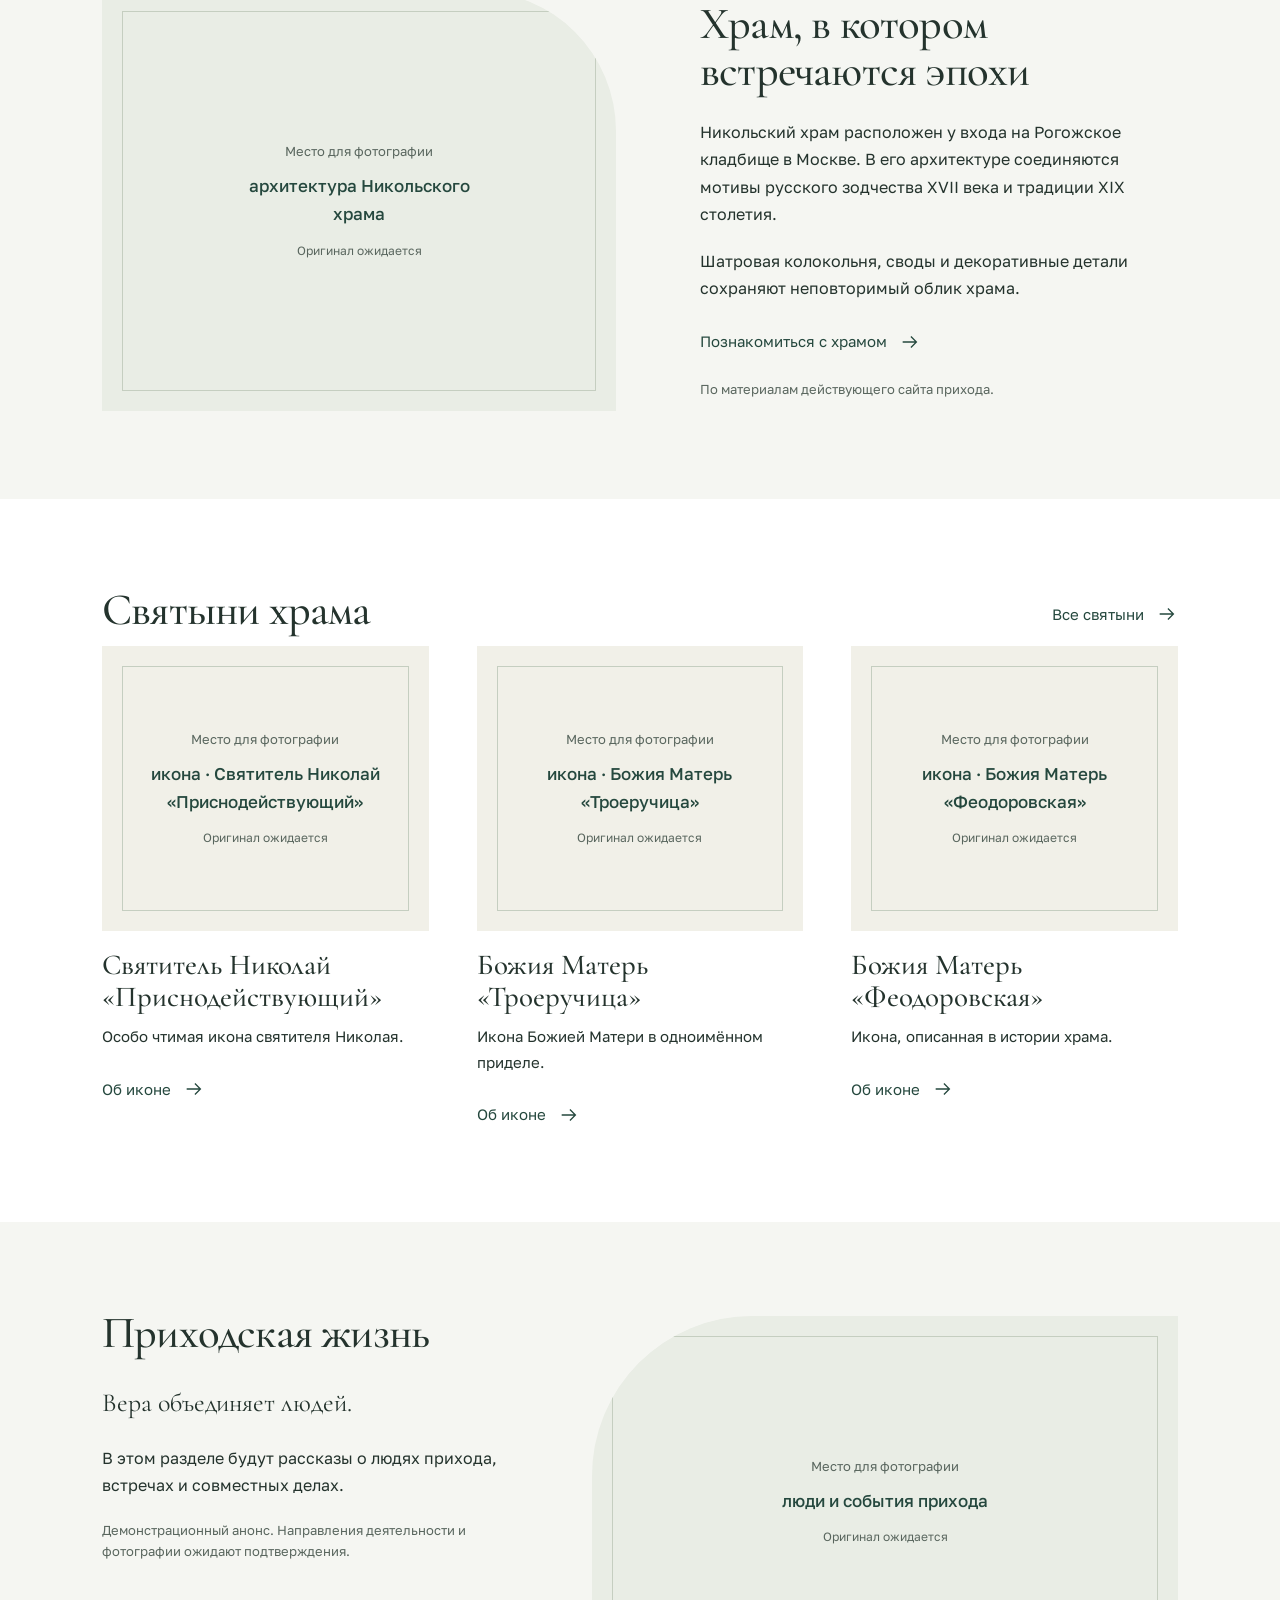
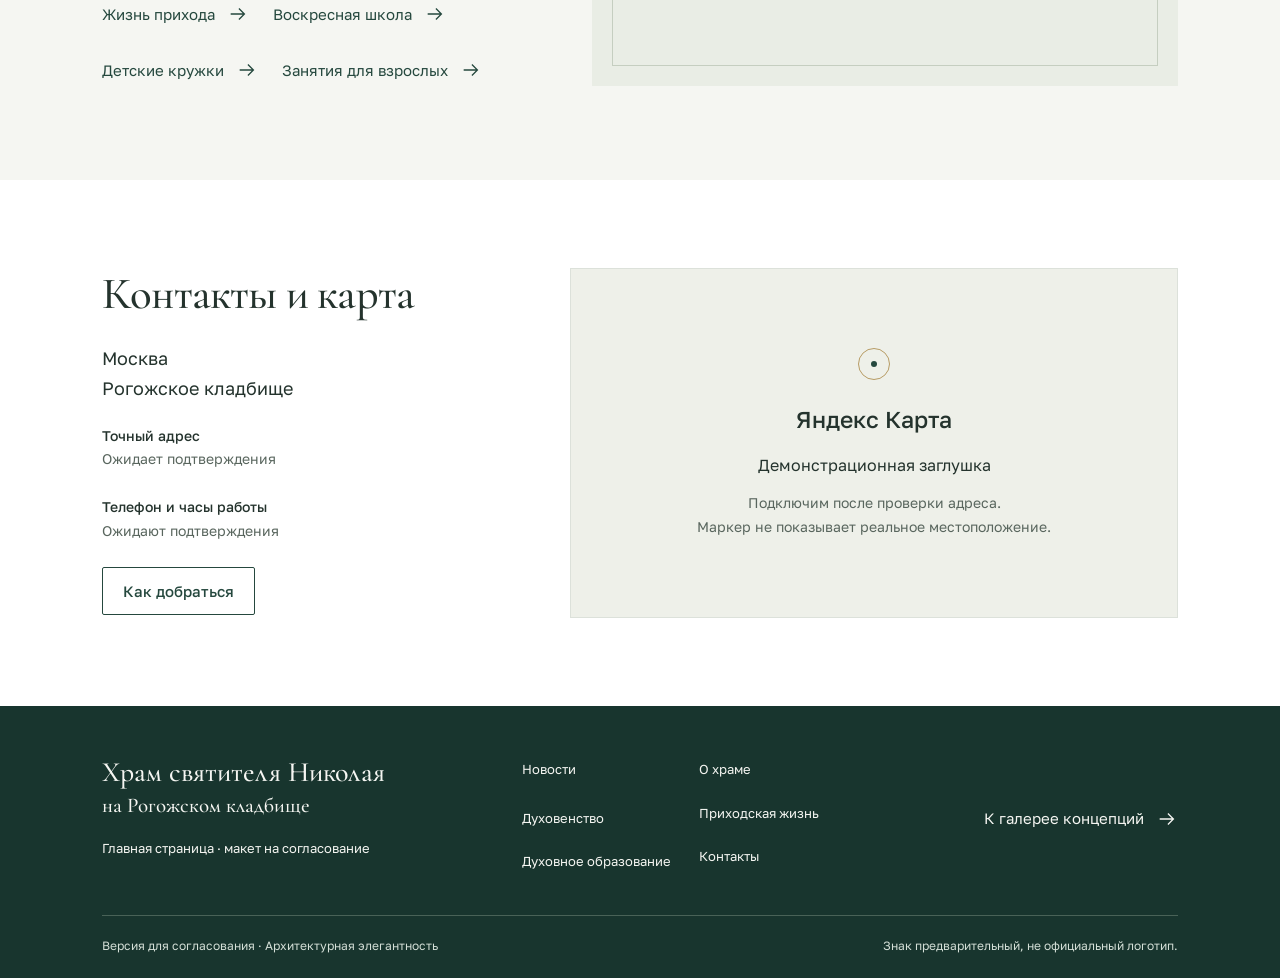
==== commit 8fab7dff: "Add four parish life links and record approved design direction" ====
--- a/index.html
+++ b/index.html
@@ -7,7 +7,7 @@
 <section id="news" class="section news-section"><div class="container"><div class="section-heading"><div><h2>Новости и события</h2></div><button type="button" class="text-link" data-page="Все новости" data-path="pages/news.html">Все новости<svg class="arrow" viewBox="0 0 24 24" aria-hidden="true"><path d="M4 12h15m-6-6 6 6-6 6"/></svg></button></div><p class="demo-note">Демонстрационная композиция: материалы и даты будут добавлены после подтверждения.</p><div class="news-layout"><article class="news-item"><div class="media-placeholder news-media" role="img" aria-label="Место для фотографии: событие прихода. Оригинал ожидается"><span class="media-line" aria-hidden="true"></span><span class="media-caption">Место для фотографии<br><strong>событие прихода</strong><small>Оригинал ожидается</small></span></div><div class="news-copy"><h3>Новость прихода</h3><p>Здесь будут заголовок и краткий анонс подтверждённого материала прихода.</p><button type="button" class="text-link" data-page="Посмотреть пример" data-path="pages/news-article.html">Посмотреть пример<svg class="arrow" viewBox="0 0 24 24" aria-hidden="true"><path d="M4 12h15m-6-6 6 6-6 6"/></svg></button></div></article><article class="news-item"><div class="media-placeholder news-media" role="img" aria-label="Место для фотографии: встреча в храме. Оригинал ожидается"><span class="media-line" aria-hidden="true"></span><span class="media-caption">Место для фотографии<br><strong>встреча в храме</strong><small>Оригинал ожидается</small></span></div><div class="news-copy"><h3>Анонс события</h3><p>Здесь будут заголовок и краткий анонс подтверждённого материала прихода.</p><button type="button" class="text-link" data-page="Посмотреть пример" data-path="pages/news-article.html">Посмотреть пример<svg class="arrow" viewBox="0 0 24 24" aria-hidden="true"><path d="M4 12h15m-6-6 6 6-6 6"/></svg></button></div></article><article class="news-item"><div class="media-placeholder news-media" role="img" aria-label="Место для фотографии: приходская жизнь. Оригинал ожидается"><span class="media-line" aria-hidden="true"></span><span class="media-caption">Место для фотографии<br><strong>приходская жизнь</strong><small>Оригинал ожидается</small></span></div><div class="news-copy"><h3>Фоторепортаж</h3><p>Здесь будут заголовок и краткий анонс подтверждённого материала прихода.</p><button type="button" class="text-link" data-page="Посмотреть пример" data-path="pages/news-article.html">Посмотреть пример<svg class="arrow" viewBox="0 0 24 24" aria-hidden="true"><path d="M4 12h15m-6-6 6 6-6 6"/></svg></button></div></article></div></div></section>
 <section id="about" class="section about-section"><div class="container"><div class="row align-items-center g-5"><div class="col-md-6 about-art"><div class="media-placeholder about-media" role="img" aria-label="Место для фотографии: архитектура Никольского храма. Оригинал ожидается"><span class="media-line" aria-hidden="true"></span><span class="media-caption">Место для фотографии<br><strong>архитектура Никольского храма</strong><small>Оригинал ожидается</small></span></div></div><div class="col-md-6 about-copy"><h2>Храм, в котором<br>встречаются эпохи</h2><p>Никольский храм расположен у входа на Рогожское кладбище в Москве. В его архитектуре соединяются мотивы русского зодчества XVII века и традиции XIX столетия.</p><p>Шатровая колокольня, своды и декоративные детали сохраняют неповторимый облик храма.</p><button type="button" class="text-link" data-page="Познакомиться с храмом" data-path="pages/about.html">Познакомиться с храмом<svg class="arrow" viewBox="0 0 24 24" aria-hidden="true"><path d="M4 12h15m-6-6 6 6-6 6"/></svg></button><p class="source-note">По материалам действующего сайта прихода.</p></div></div></div></section>
 <section id="shrines" class="section shrine-section"><div class="container"><div class="section-heading"><div><h2>Святыни храма</h2></div><button type="button" class="text-link" data-page="Все святыни" data-path="pages/shrines.html">Все святыни<svg class="arrow" viewBox="0 0 24 24" aria-hidden="true"><path d="M4 12h15m-6-6 6 6-6 6"/></svg></button></div><div class="shrine-layout"><article class="shrine-item"><div class="media-placeholder shrine-media" role="img" aria-label="Место для фотографии: икона · Святитель Николай «Приснодействующий». Оригинал ожидается"><span class="media-line" aria-hidden="true"></span><span class="media-caption">Место для фотографии<br><strong>икона · Святитель Николай «Приснодействующий»</strong><small>Оригинал ожидается</small></span></div><div><h3>Святитель Николай «Приснодействующий»</h3><p>Особо чтимая икона святителя Николая.</p><button type="button" class="text-link" data-page="Об иконе" data-path="pages/shrine.html">Об иконе<svg class="arrow" viewBox="0 0 24 24" aria-hidden="true"><path d="M4 12h15m-6-6 6 6-6 6"/></svg></button></div></article><article class="shrine-item"><div class="media-placeholder shrine-media" role="img" aria-label="Место для фотографии: икона · Божия Матерь «Троеручица». Оригинал ожидается"><span class="media-line" aria-hidden="true"></span><span class="media-caption">Место для фотографии<br><strong>икона · Божия Матерь «Троеручица»</strong><small>Оригинал ожидается</small></span></div><div><h3>Божия Матерь «Троеручица»</h3><p>Икона Божией Матери в одноимённом приделе.</p><button type="button" class="text-link" data-page="Об иконе" data-path="pages/shrine.html">Об иконе<svg class="arrow" viewBox="0 0 24 24" aria-hidden="true"><path d="M4 12h15m-6-6 6 6-6 6"/></svg></button></div></article><article class="shrine-item"><div class="media-placeholder shrine-media" role="img" aria-label="Место для фотографии: икона · Божия Матерь «Феодоровская». Оригинал ожидается"><span class="media-line" aria-hidden="true"></span><span class="media-caption">Место для фотографии<br><strong>икона · Божия Матерь «Феодоровская»</strong><small>Оригинал ожидается</small></span></div><div><h3>Божия Матерь «Феодоровская»</h3><p>Икона, описанная в истории храма.</p><button type="button" class="text-link" data-page="Об иконе" data-path="pages/shrine.html">Об иконе<svg class="arrow" viewBox="0 0 24 24" aria-hidden="true"><path d="M4 12h15m-6-6 6 6-6 6"/></svg></button></div></article></div></div></section>
-<section id="community" class="section community-section"><div class="container"><div class="community-layout"><div class="community-copy"><h2>Приходская жизнь</h2><p class="lead">Вера объединяет людей.</p><p>В этом разделе будут рассказы о людях прихода, встречах и совместных делах.</p><p class="demo-note">Демонстрационный анонс. Направления деятельности и фотографии ожидают подтверждения.</p><button type="button" class="text-link" data-page="Жизнь прихода" data-path="pages/community.html">Жизнь прихода<svg class="arrow" viewBox="0 0 24 24" aria-hidden="true"><path d="M4 12h15m-6-6 6 6-6 6"/></svg></button></div><div class="media-placeholder community-media" role="img" aria-label="Место для фотографии: люди и события прихода. Оригинал ожидается"><span class="media-line" aria-hidden="true"></span><span class="media-caption">Место для фотографии<br><strong>люди и события прихода</strong><small>Оригинал ожидается</small></span></div></div></div></section>
+<section id="community" class="section community-section"><div class="container"><div class="community-layout"><div class="community-copy"><h2>Приходская жизнь</h2><p class="lead">Вера объединяет людей.</p><p>В этом разделе будут рассказы о людях прихода, встречах и совместных делах.</p><p class="demo-note">Демонстрационный анонс. Направления деятельности и фотографии ожидают подтверждения.</p><nav class="community-links" aria-label="Направления приходской жизни"><button type="button" class="text-link" data-page="Жизнь прихода" data-path="pages/community.html">Жизнь прихода<svg class="arrow" viewBox="0 0 24 24" aria-hidden="true"><path d="M4 12h15m-6-6 6 6-6 6"/></svg></button><button type="button" class="text-link" data-page="Воскресная школа" data-path="pages/sunday-school.html">Воскресная школа<svg class="arrow" viewBox="0 0 24 24" aria-hidden="true"><path d="M4 12h15m-6-6 6 6-6 6"/></svg></button><button type="button" class="text-link" data-page="Детские кружки" data-path="pages/children-activities.html">Детские кружки<svg class="arrow" viewBox="0 0 24 24" aria-hidden="true"><path d="M4 12h15m-6-6 6 6-6 6"/></svg></button><button type="button" class="text-link" data-page="Занятия для взрослых" data-path="pages/adult-classes.html">Занятия для взрослых<svg class="arrow" viewBox="0 0 24 24" aria-hidden="true"><path d="M4 12h15m-6-6 6 6-6 6"/></svg></button></nav></div><div class="media-placeholder community-media" role="img" aria-label="Место для фотографии: люди и события прихода. Оригинал ожидается"><span class="media-line" aria-hidden="true"></span><span class="media-caption">Место для фотографии<br><strong>люди и события прихода</strong><small>Оригинал ожидается</small></span></div></div></div></section>
 <section id="contacts" class="section contacts-section"><div class="container"><div class="row g-5 align-items-center"><div class="col-md-5"><h2>Контакты и карта</h2><p class="lead">Москва<br>Рогожское кладбище</p><dl><dt>Точный адрес</dt><dd>Ожидает подтверждения</dd><dt>Телефон и часы работы</dt><dd>Ожидают подтверждения</dd></dl><button type="button" class="btn btn-outline-primary" data-page="Как добраться" data-path="pages/contacts.html">Как добраться</button></div><div class="col-md-7"><div class="map-placeholder"><span class="map-cross" aria-hidden="true"></span><strong>Яндекс Карта</strong><p>Демонстрационная заглушка</p><small>Подключим после проверки адреса.<br>Маркер не показывает реальное местоположение.</small></div></div></div></div></section></main>
 <footer><div class="container"><div class="footer-main"><div><p class="footer-brand">Храм святителя Николая<small>на Рогожском кладбище</small></p><p>Главная страница · макет на согласование</p></div><nav aria-label="Навигация в подвале"><a href="#news">Новости</a><a href="#about">О храме</a><button type="button" class="text-link" data-page="Духовенство" data-path="pages/clergy.html">Духовенство</button><a href="#community">Приходская жизнь</a><button type="button" class="text-link" data-page="Духовное образование" data-path="pages/education.html">Духовное образование</button><a href="#contacts">Контакты</a></nav><a class="text-link" href="concepts/index.html">К галерее концепций<svg class="arrow" viewBox="0 0 24 24" aria-hidden="true"><path d="M4 12h15m-6-6 6 6-6 6"/></svg></a></div><div class="footer-bottom"><span>Версия для согласования · Архитектурная элегантность</span><span>Знак предварительный, не официальный логотип.</span></div></div></footer>
 <dialog class="page-dialog" aria-labelledby="dialog-title"><div class="dialog-top"><p class="eyebrow">Предварительная концепция</p><button class="dialog-close" aria-label="Закрыть диалог" type="button">Закрыть</button></div><h2 id="dialog-title">Раздел в подготовке</h2><p>Эта внутренняя страница будет разработана после выбора дизайн-концепции. Расписание, формы, отправка записок и публикации пока не подключены.</p><p class="planned-path"></p><button class="btn btn-primary dialog-close" type="button">Понятно</button></dialog></body></html>
--- a/css/concepts.css
+++ b/css/concepts.css
@@ -26,3 +26,5 @@
 @media(max-width:575px){#primary-nav .nav-link-button{padding:12px 0}}
 .footer-main nav .text-link{padding:0;font-size:13px}.structure-review{padding:56px 0}.structure-review .hero-actions{margin-bottom:30px}.structure-links{display:flex;flex-wrap:wrap;gap:12px 28px;padding:20px 0 40px;font-size:14px}.structure-block{padding:40px 0;border-top:1px solid var(--line)}.structure-block h2{font-size:36px}.structure-block p{color:var(--muted)}.structure-shot{display:block;width:100%;height:auto;border:1px solid var(--line)}
 @media(max-width:575px){.structure-review{padding:32px 0}.structure-block{padding:28px 0}.structure-block h2{font-size:30px}}
+
+.concept-01 .community-links{display:flex;flex-wrap:wrap;align-items:flex-start;gap:12px 24px}.concept-01 .community-links .text-link{min-height:44px;max-width:100%}
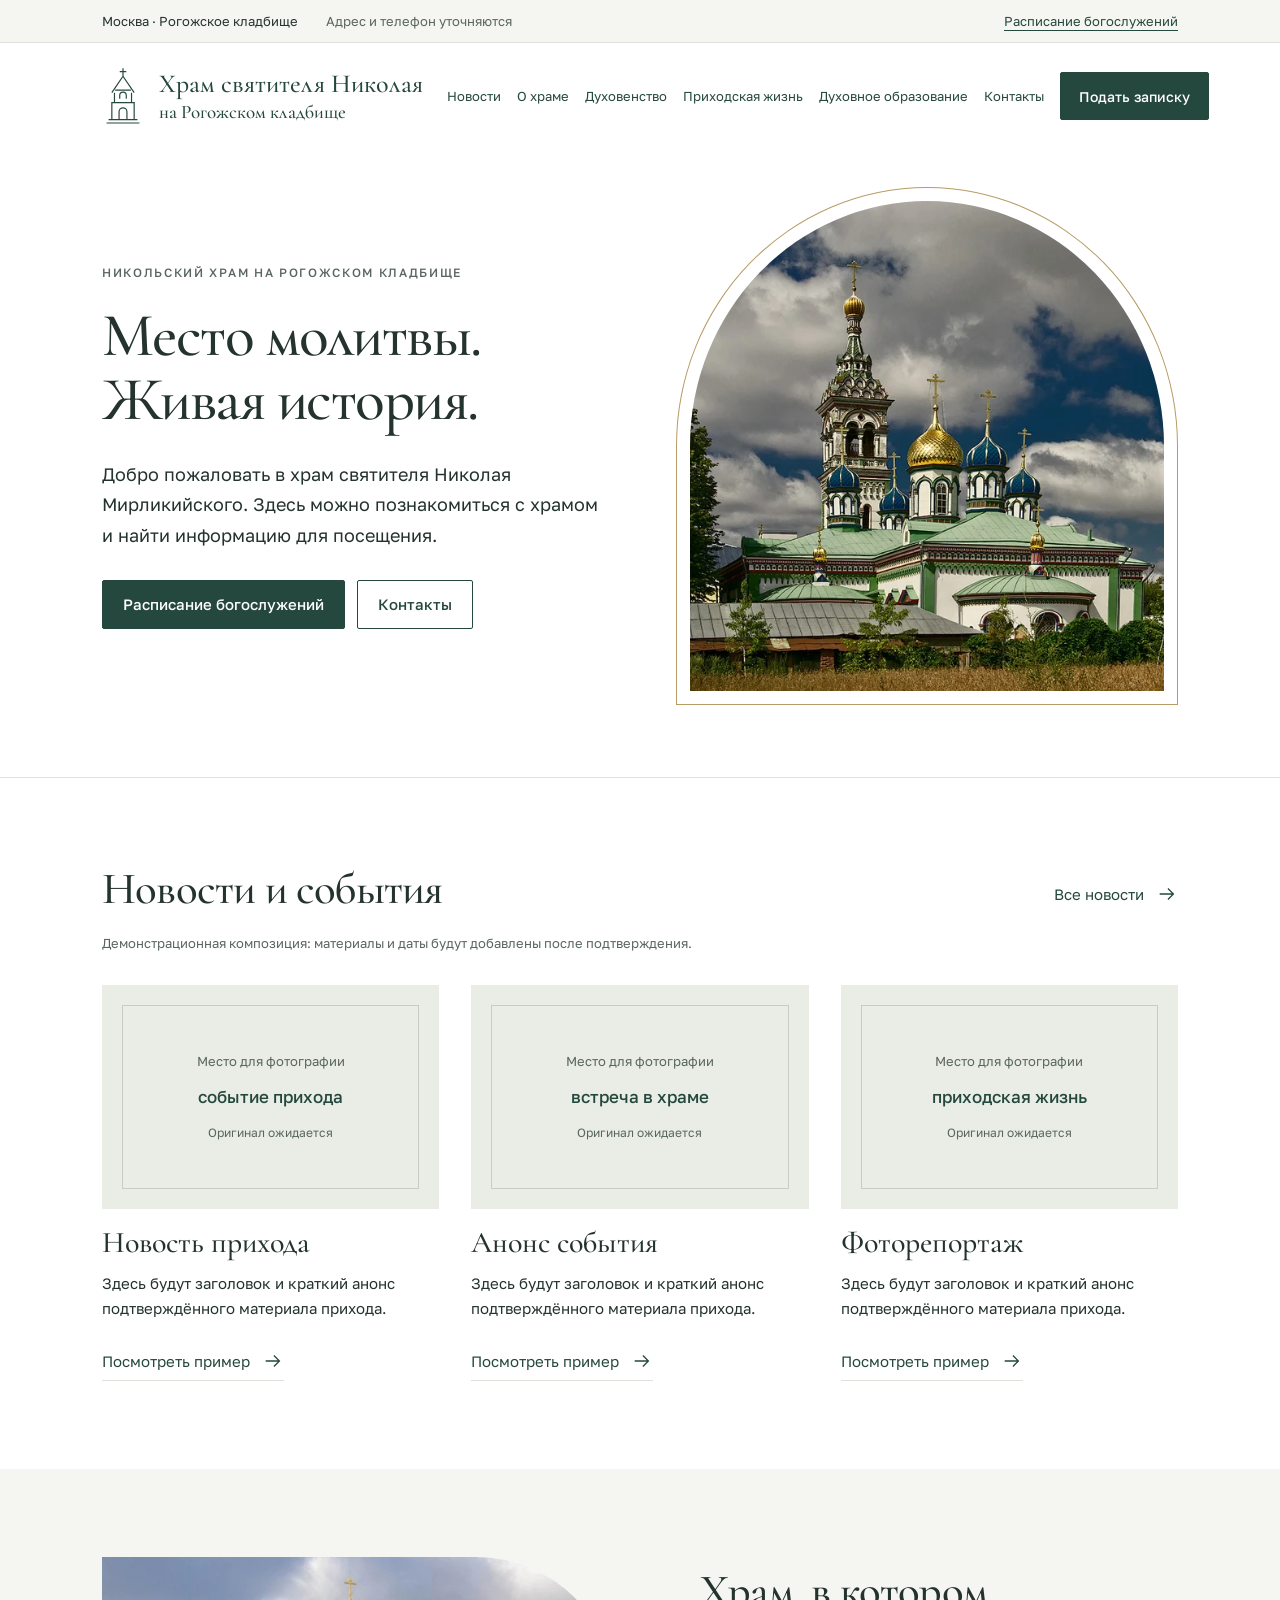
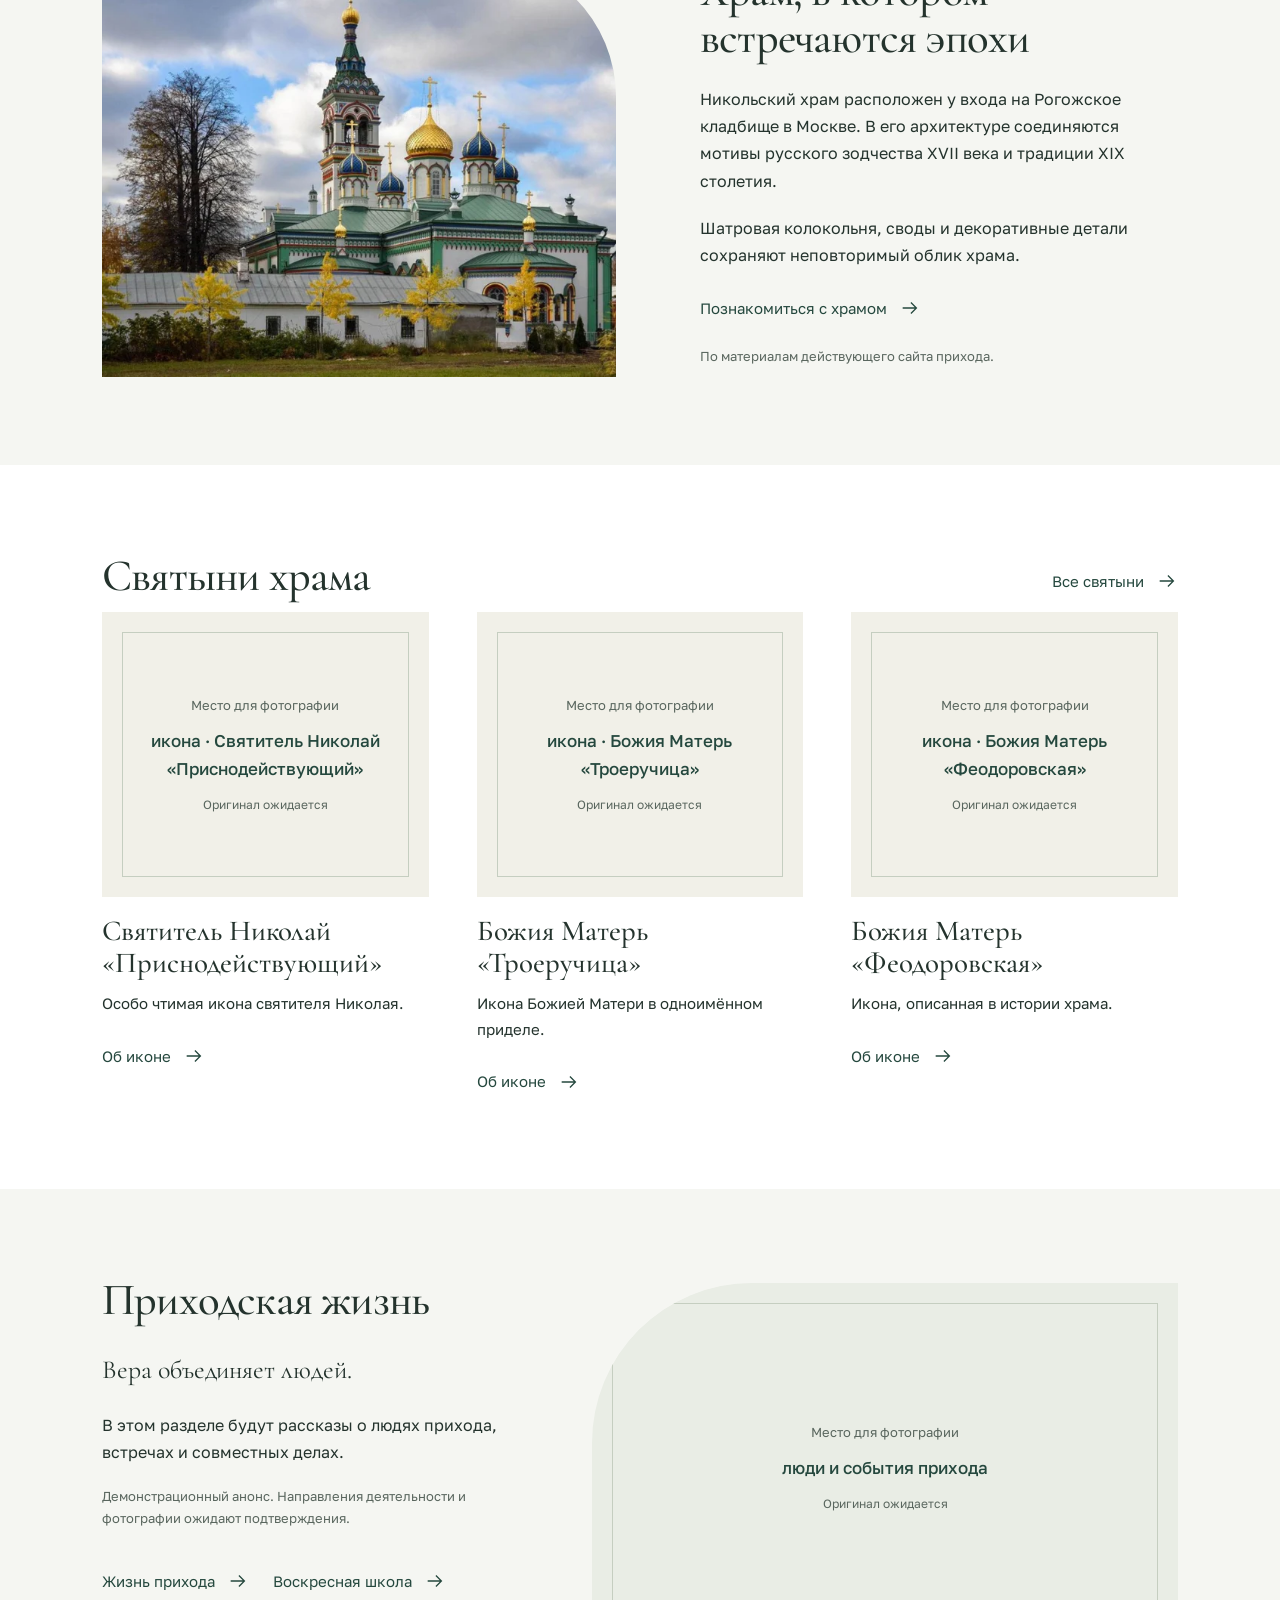
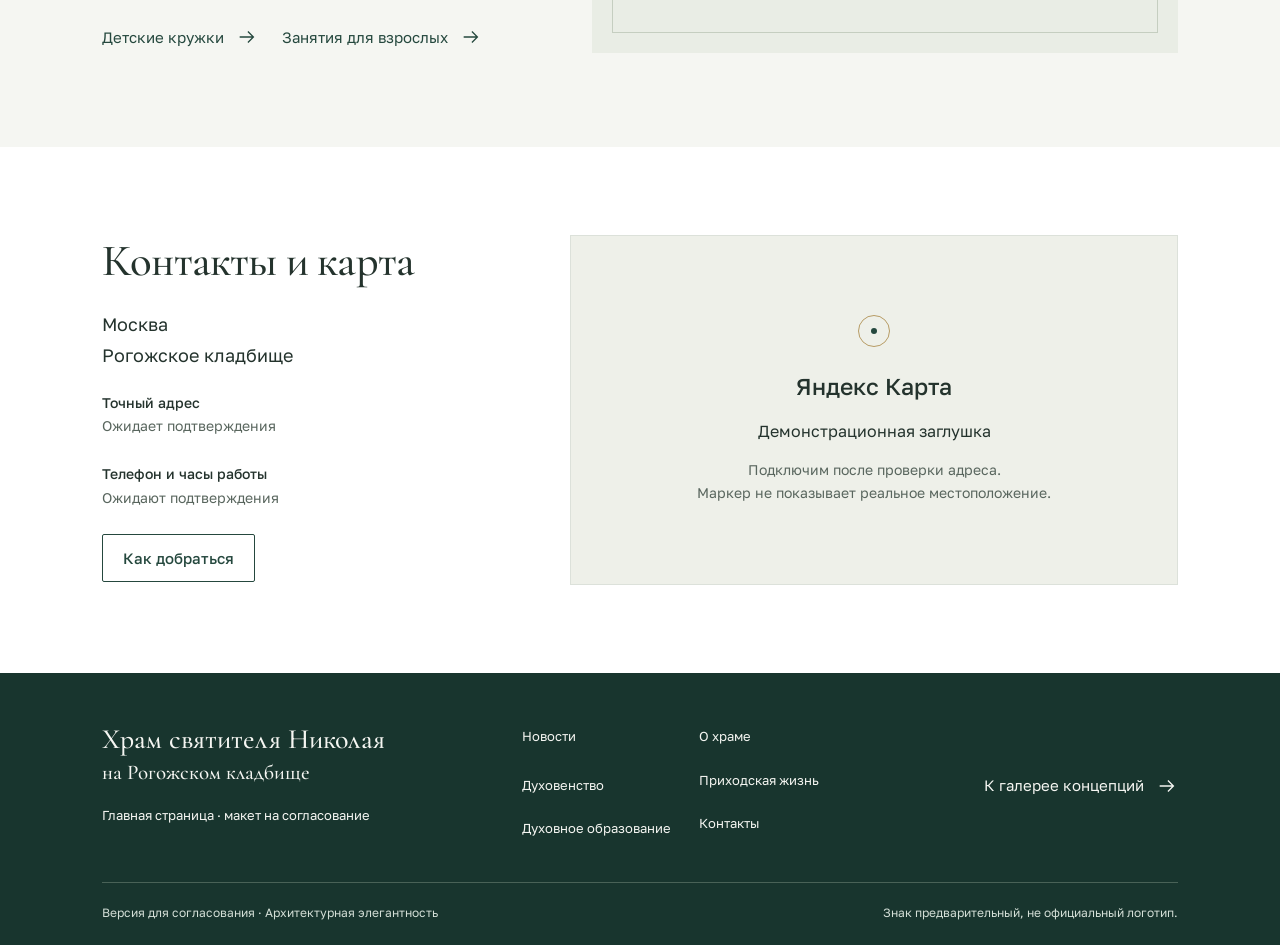
==== commit 74ea0d61: "Integrate provided temple photos into selected homepage" ====
--- a/index.html
+++ b/index.html
@@ -3,9 +3,9 @@
 <body class="concept-01"><a class="skip-link" href="#main">Перейти к содержанию</a>
 <header><div class="topbar"><div class="container topbar-inner"><span>Москва · Рогожское кладбище</span><span class="contact-pending">Адрес и телефон уточняются</span><button type="button" class="utility-link" data-page="Расписание богослужений" data-path="pages/schedule.html">Расписание богослужений</button></div></div>
 <div class="container main-header"><a class="brand" href="#main" aria-label="Храм святителя Николая на Рогожском кладбище"><img src="images/temple-mark.svg" alt="" width="42" height="58"><span>Храм святителя Николая<small>на Рогожском кладбище</small></span></a><button class="menu-toggle btn btn-outline-primary" aria-expanded="false" aria-controls="primary-nav">Меню</button><nav id="primary-nav" aria-label="Основная навигация"><a href="#news">Новости</a><a href="#about">О храме</a><button type="button" class="nav-link-button" data-page="Духовенство" data-path="pages/clergy.html">Духовенство</button><a href="#community">Приходская жизнь</a><button type="button" class="nav-link-button" data-page="Духовное образование" data-path="pages/education.html">Духовное образование</button><a href="#contacts">Контакты</a><button type="button" class="btn btn-primary" data-page="Подать записку" data-path="pages/notes.html">Подать записку</button></nav></div></header>
-<main id="main"><section class="hero"><div class="container"><div class="row align-items-center g-5"><div class="col-md-6 hero-copy"><p class="eyebrow">Никольский храм на Рогожском кладбище</p><h1>Место молитвы.<br>Живая история.</h1><p class="lead">Добро пожаловать в храм святителя Николая Мирликийского. Здесь можно познакомиться с храмом и найти информацию для посещения.</p><div class="hero-actions"><button type="button" class="btn btn-primary" data-page="Расписание богослужений" data-path="pages/schedule.html">Расписание богослужений</button><a class="btn btn-outline-primary" href="#contacts">Контакты</a></div></div><div class="col-md-6 hero-art"><div class="hero-frame"><div class="media-placeholder hero-media" role="img" aria-label="Место для фотографии: Никольский храм на Рогожском кладбище. Оригинал ожидается"><span class="media-line" aria-hidden="true"></span><span class="media-caption">Место для фотографии<br><strong>Никольский храм на Рогожском кладбище</strong><small>Оригинал ожидается</small></span></div></div><p class="photo-note">Резерв под настоящее фото храма · права требуют подтверждения</p></div></div></div></section>
+<main id="main"><section class="hero"><div class="container"><div class="row align-items-center g-5"><div class="col-md-6 hero-copy"><p class="eyebrow">Никольский храм на Рогожском кладбище</p><h1>Место молитвы.<br>Живая история.</h1><p class="lead">Добро пожаловать в храм святителя Николая Мирликийского. Здесь можно познакомиться с храмом и найти информацию для посещения.</p><div class="hero-actions"><button type="button" class="btn btn-primary" data-page="Расписание богослужений" data-path="pages/schedule.html">Расписание богослужений</button><a class="btn btn-outline-primary" href="#contacts">Контакты</a></div></div><div class="col-md-6 hero-art"><div class="hero-frame"><div class="temple-photo hero-media"><img src="images/temple/temple-hero-800.webp" srcset="images/temple/temple-hero-480.webp 480w, images/temple/temple-hero-800.webp 800w, images/temple/temple-hero-1200.webp 1200w" sizes="(min-width: 1400px) 620px, (min-width: 1200px) 530px, (min-width: 992px) 440px, (min-width: 768px) 330px, calc(100vw - 68px)" width="1200" height="904" alt="Никольский храм на Рогожском кладбище: колокольня и купола" decoding="async" fetchpriority="high" loading="eager"></div></div></div></div></div></section>
 <section id="news" class="section news-section"><div class="container"><div class="section-heading"><div><h2>Новости и события</h2></div><button type="button" class="text-link" data-page="Все новости" data-path="pages/news.html">Все новости<svg class="arrow" viewBox="0 0 24 24" aria-hidden="true"><path d="M4 12h15m-6-6 6 6-6 6"/></svg></button></div><p class="demo-note">Демонстрационная композиция: материалы и даты будут добавлены после подтверждения.</p><div class="news-layout"><article class="news-item"><div class="media-placeholder news-media" role="img" aria-label="Место для фотографии: событие прихода. Оригинал ожидается"><span class="media-line" aria-hidden="true"></span><span class="media-caption">Место для фотографии<br><strong>событие прихода</strong><small>Оригинал ожидается</small></span></div><div class="news-copy"><h3>Новость прихода</h3><p>Здесь будут заголовок и краткий анонс подтверждённого материала прихода.</p><button type="button" class="text-link" data-page="Посмотреть пример" data-path="pages/news-article.html">Посмотреть пример<svg class="arrow" viewBox="0 0 24 24" aria-hidden="true"><path d="M4 12h15m-6-6 6 6-6 6"/></svg></button></div></article><article class="news-item"><div class="media-placeholder news-media" role="img" aria-label="Место для фотографии: встреча в храме. Оригинал ожидается"><span class="media-line" aria-hidden="true"></span><span class="media-caption">Место для фотографии<br><strong>встреча в храме</strong><small>Оригинал ожидается</small></span></div><div class="news-copy"><h3>Анонс события</h3><p>Здесь будут заголовок и краткий анонс подтверждённого материала прихода.</p><button type="button" class="text-link" data-page="Посмотреть пример" data-path="pages/news-article.html">Посмотреть пример<svg class="arrow" viewBox="0 0 24 24" aria-hidden="true"><path d="M4 12h15m-6-6 6 6-6 6"/></svg></button></div></article><article class="news-item"><div class="media-placeholder news-media" role="img" aria-label="Место для фотографии: приходская жизнь. Оригинал ожидается"><span class="media-line" aria-hidden="true"></span><span class="media-caption">Место для фотографии<br><strong>приходская жизнь</strong><small>Оригинал ожидается</small></span></div><div class="news-copy"><h3>Фоторепортаж</h3><p>Здесь будут заголовок и краткий анонс подтверждённого материала прихода.</p><button type="button" class="text-link" data-page="Посмотреть пример" data-path="pages/news-article.html">Посмотреть пример<svg class="arrow" viewBox="0 0 24 24" aria-hidden="true"><path d="M4 12h15m-6-6 6 6-6 6"/></svg></button></div></article></div></div></section>
-<section id="about" class="section about-section"><div class="container"><div class="row align-items-center g-5"><div class="col-md-6 about-art"><div class="media-placeholder about-media" role="img" aria-label="Место для фотографии: архитектура Никольского храма. Оригинал ожидается"><span class="media-line" aria-hidden="true"></span><span class="media-caption">Место для фотографии<br><strong>архитектура Никольского храма</strong><small>Оригинал ожидается</small></span></div></div><div class="col-md-6 about-copy"><h2>Храм, в котором<br>встречаются эпохи</h2><p>Никольский храм расположен у входа на Рогожское кладбище в Москве. В его архитектуре соединяются мотивы русского зодчества XVII века и традиции XIX столетия.</p><p>Шатровая колокольня, своды и декоративные детали сохраняют неповторимый облик храма.</p><button type="button" class="text-link" data-page="Познакомиться с храмом" data-path="pages/about.html">Познакомиться с храмом<svg class="arrow" viewBox="0 0 24 24" aria-hidden="true"><path d="M4 12h15m-6-6 6 6-6 6"/></svg></button><p class="source-note">По материалам действующего сайта прихода.</p></div></div></div></section>
+<section id="about" class="section about-section"><div class="container"><div class="row align-items-center g-5"><div class="col-md-6 about-art"><div class="temple-photo about-media"><img src="images/temple/temple-about-800.webp" srcset="images/temple/temple-about-480.webp 480w, images/temple/temple-about-800.webp 800w, images/temple/temple-about-1000.webp 1000w" sizes="(min-width: 1400px) 620px, (min-width: 1200px) 530px, (min-width: 992px) 440px, (min-width: 768px) 330px, calc(100vw - 68px)" width="1000" height="695" alt="Общий вид Никольского храма на Рогожском кладбище" decoding="async" loading="lazy"></div></div><div class="col-md-6 about-copy"><h2>Храм, в котором<br>встречаются эпохи</h2><p>Никольский храм расположен у входа на Рогожское кладбище в Москве. В его архитектуре соединяются мотивы русского зодчества XVII века и традиции XIX столетия.</p><p>Шатровая колокольня, своды и декоративные детали сохраняют неповторимый облик храма.</p><button type="button" class="text-link" data-page="Познакомиться с храмом" data-path="pages/about.html">Познакомиться с храмом<svg class="arrow" viewBox="0 0 24 24" aria-hidden="true"><path d="M4 12h15m-6-6 6 6-6 6"/></svg></button><p class="source-note">По материалам действующего сайта прихода.</p></div></div></div></section>
 <section id="shrines" class="section shrine-section"><div class="container"><div class="section-heading"><div><h2>Святыни храма</h2></div><button type="button" class="text-link" data-page="Все святыни" data-path="pages/shrines.html">Все святыни<svg class="arrow" viewBox="0 0 24 24" aria-hidden="true"><path d="M4 12h15m-6-6 6 6-6 6"/></svg></button></div><div class="shrine-layout"><article class="shrine-item"><div class="media-placeholder shrine-media" role="img" aria-label="Место для фотографии: икона · Святитель Николай «Приснодействующий». Оригинал ожидается"><span class="media-line" aria-hidden="true"></span><span class="media-caption">Место для фотографии<br><strong>икона · Святитель Николай «Приснодействующий»</strong><small>Оригинал ожидается</small></span></div><div><h3>Святитель Николай «Приснодействующий»</h3><p>Особо чтимая икона святителя Николая.</p><button type="button" class="text-link" data-page="Об иконе" data-path="pages/shrine.html">Об иконе<svg class="arrow" viewBox="0 0 24 24" aria-hidden="true"><path d="M4 12h15m-6-6 6 6-6 6"/></svg></button></div></article><article class="shrine-item"><div class="media-placeholder shrine-media" role="img" aria-label="Место для фотографии: икона · Божия Матерь «Троеручица». Оригинал ожидается"><span class="media-line" aria-hidden="true"></span><span class="media-caption">Место для фотографии<br><strong>икона · Божия Матерь «Троеручица»</strong><small>Оригинал ожидается</small></span></div><div><h3>Божия Матерь «Троеручица»</h3><p>Икона Божией Матери в одноимённом приделе.</p><button type="button" class="text-link" data-page="Об иконе" data-path="pages/shrine.html">Об иконе<svg class="arrow" viewBox="0 0 24 24" aria-hidden="true"><path d="M4 12h15m-6-6 6 6-6 6"/></svg></button></div></article><article class="shrine-item"><div class="media-placeholder shrine-media" role="img" aria-label="Место для фотографии: икона · Божия Матерь «Феодоровская». Оригинал ожидается"><span class="media-line" aria-hidden="true"></span><span class="media-caption">Место для фотографии<br><strong>икона · Божия Матерь «Феодоровская»</strong><small>Оригинал ожидается</small></span></div><div><h3>Божия Матерь «Феодоровская»</h3><p>Икона, описанная в истории храма.</p><button type="button" class="text-link" data-page="Об иконе" data-path="pages/shrine.html">Об иконе<svg class="arrow" viewBox="0 0 24 24" aria-hidden="true"><path d="M4 12h15m-6-6 6 6-6 6"/></svg></button></div></article></div></div></section>
 <section id="community" class="section community-section"><div class="container"><div class="community-layout"><div class="community-copy"><h2>Приходская жизнь</h2><p class="lead">Вера объединяет людей.</p><p>В этом разделе будут рассказы о людях прихода, встречах и совместных делах.</p><p class="demo-note">Демонстрационный анонс. Направления деятельности и фотографии ожидают подтверждения.</p><nav class="community-links" aria-label="Направления приходской жизни"><button type="button" class="text-link" data-page="Жизнь прихода" data-path="pages/community.html">Жизнь прихода<svg class="arrow" viewBox="0 0 24 24" aria-hidden="true"><path d="M4 12h15m-6-6 6 6-6 6"/></svg></button><button type="button" class="text-link" data-page="Воскресная школа" data-path="pages/sunday-school.html">Воскресная школа<svg class="arrow" viewBox="0 0 24 24" aria-hidden="true"><path d="M4 12h15m-6-6 6 6-6 6"/></svg></button><button type="button" class="text-link" data-page="Детские кружки" data-path="pages/children-activities.html">Детские кружки<svg class="arrow" viewBox="0 0 24 24" aria-hidden="true"><path d="M4 12h15m-6-6 6 6-6 6"/></svg></button><button type="button" class="text-link" data-page="Занятия для взрослых" data-path="pages/adult-classes.html">Занятия для взрослых<svg class="arrow" viewBox="0 0 24 24" aria-hidden="true"><path d="M4 12h15m-6-6 6 6-6 6"/></svg></button></nav></div><div class="media-placeholder community-media" role="img" aria-label="Место для фотографии: люди и события прихода. Оригинал ожидается"><span class="media-line" aria-hidden="true"></span><span class="media-caption">Место для фотографии<br><strong>люди и события прихода</strong><small>Оригинал ожидается</small></span></div></div></div></section>
 <section id="contacts" class="section contacts-section"><div class="container"><div class="row g-5 align-items-center"><div class="col-md-5"><h2>Контакты и карта</h2><p class="lead">Москва<br>Рогожское кладбище</p><dl><dt>Точный адрес</dt><dd>Ожидает подтверждения</dd><dt>Телефон и часы работы</dt><dd>Ожидают подтверждения</dd></dl><button type="button" class="btn btn-outline-primary" data-page="Как добраться" data-path="pages/contacts.html">Как добраться</button></div><div class="col-md-7"><div class="map-placeholder"><span class="map-cross" aria-hidden="true"></span><strong>Яндекс Карта</strong><p>Демонстрационная заглушка</p><small>Подключим после проверки адреса.<br>Маркер не показывает реальное местоположение.</small></div></div></div></div></section></main>
--- a/css/concepts.css
+++ b/css/concepts.css
@@ -28,3 +28,5 @@
 @media(max-width:575px){.structure-review{padding:32px 0}.structure-block{padding:28px 0}.structure-block h2{font-size:30px}}
 
 .concept-01 .community-links{display:flex;flex-wrap:wrap;align-items:flex-start;gap:12px 24px}.concept-01 .community-links .text-link{min-height:44px;max-width:100%}
+
+.concept-01 .temple-photo{overflow:hidden;background:var(--soft)}.concept-01 .temple-photo img{display:block;width:100%;height:100%;object-fit:cover}.concept-01 .hero-media img{object-position:43% 50%}.concept-01 .about-media img{object-position:54% 50%}
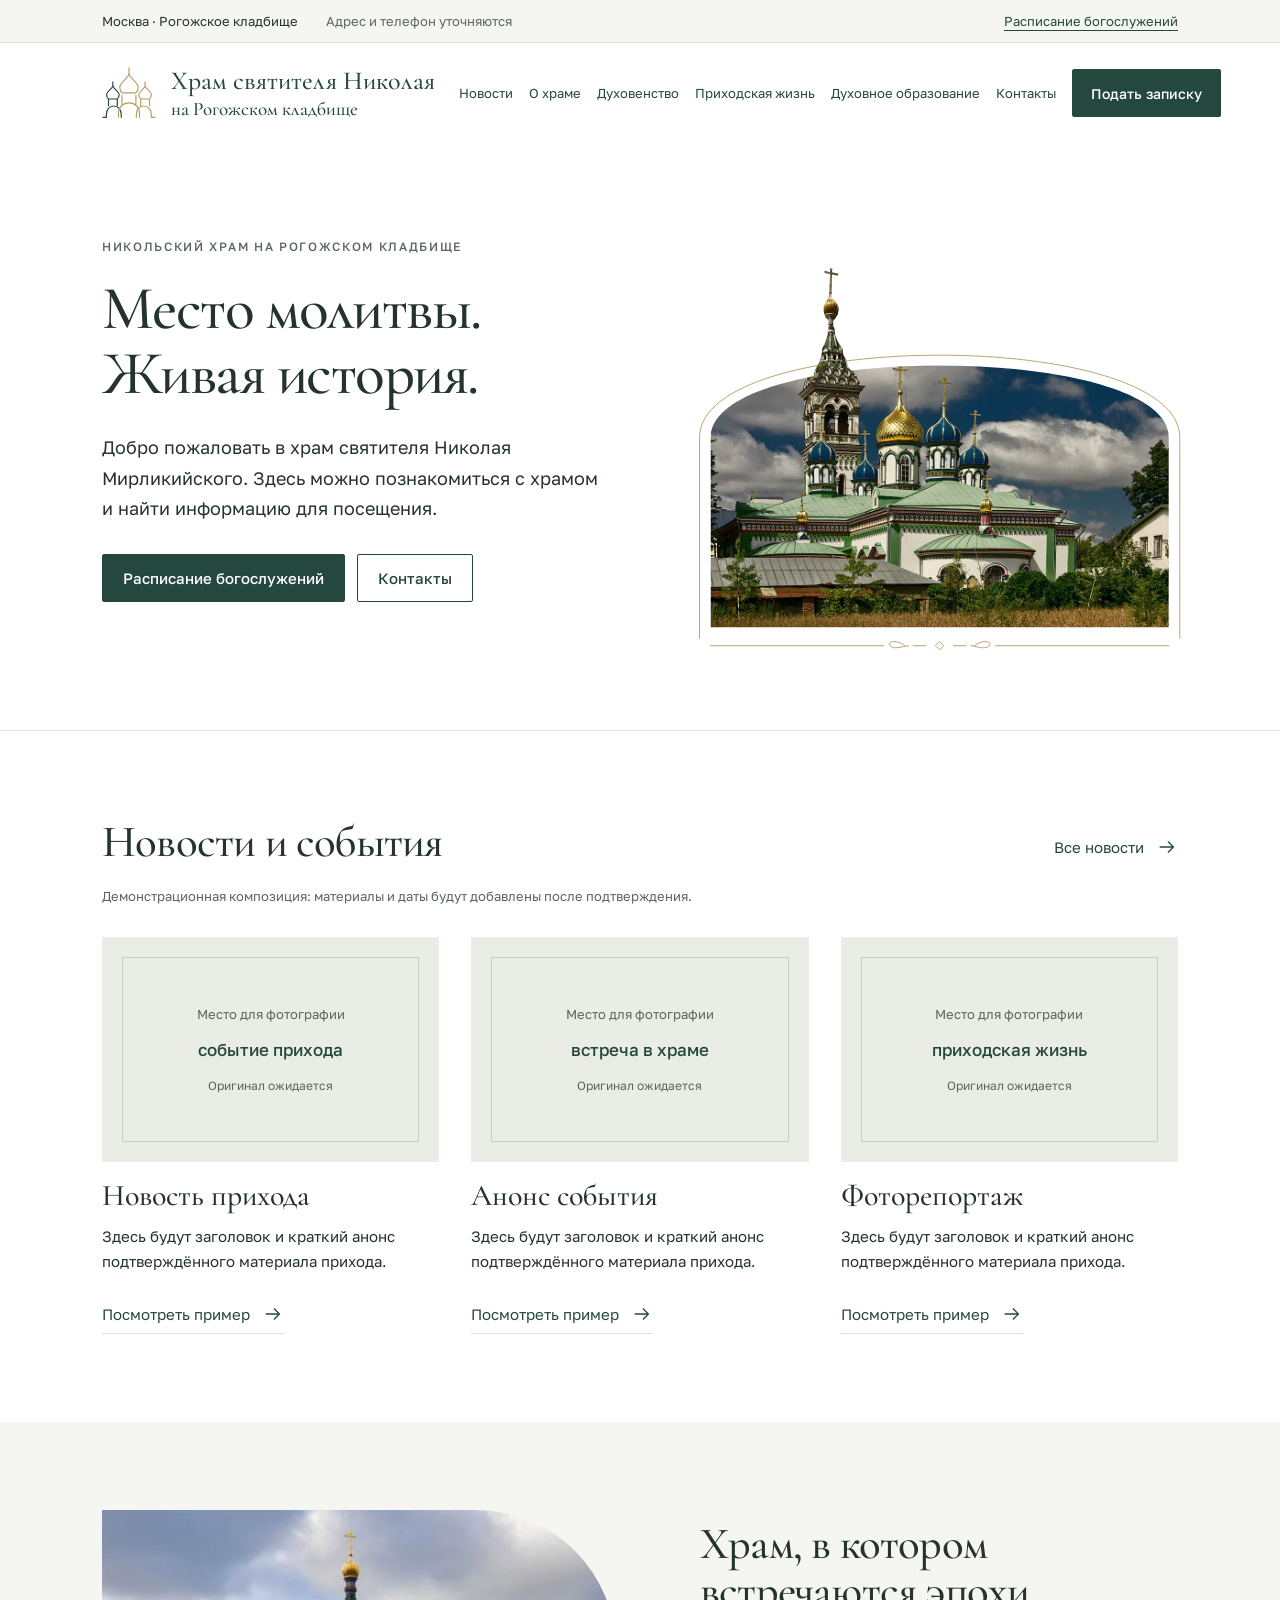
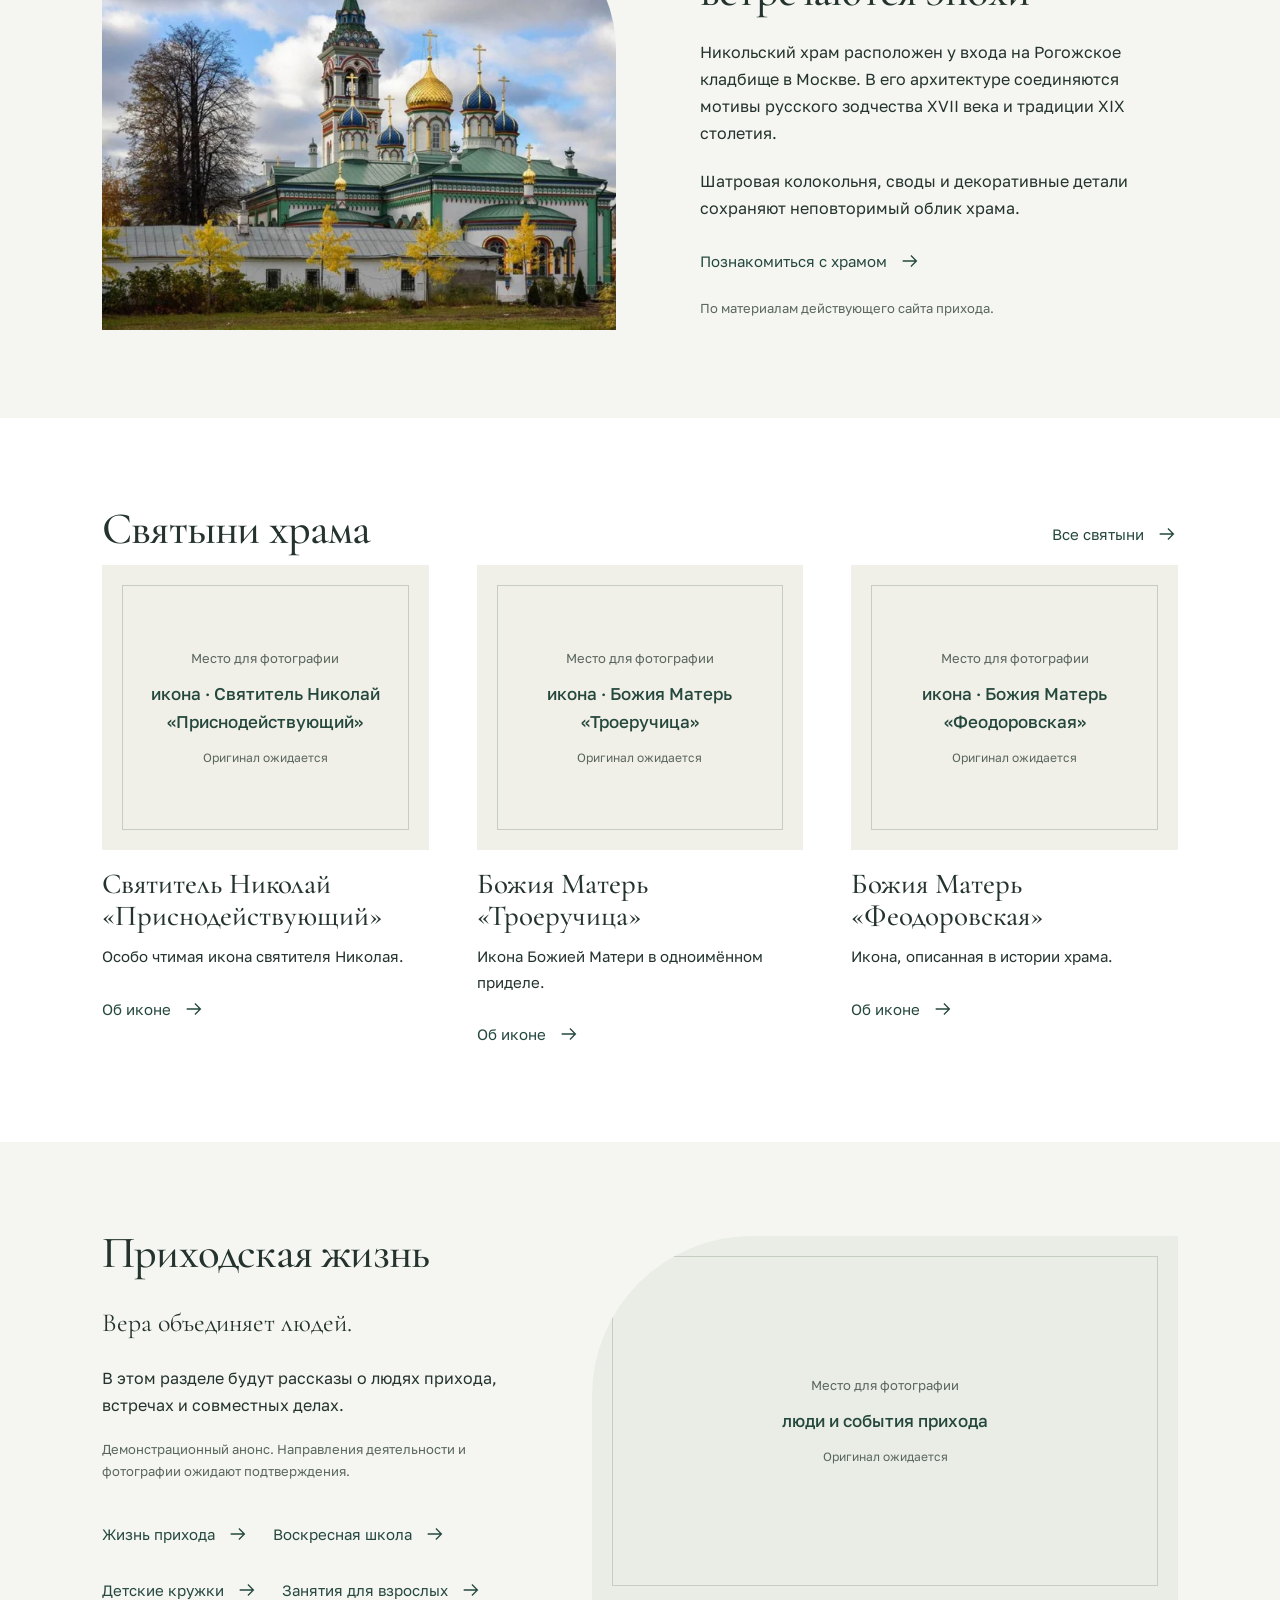
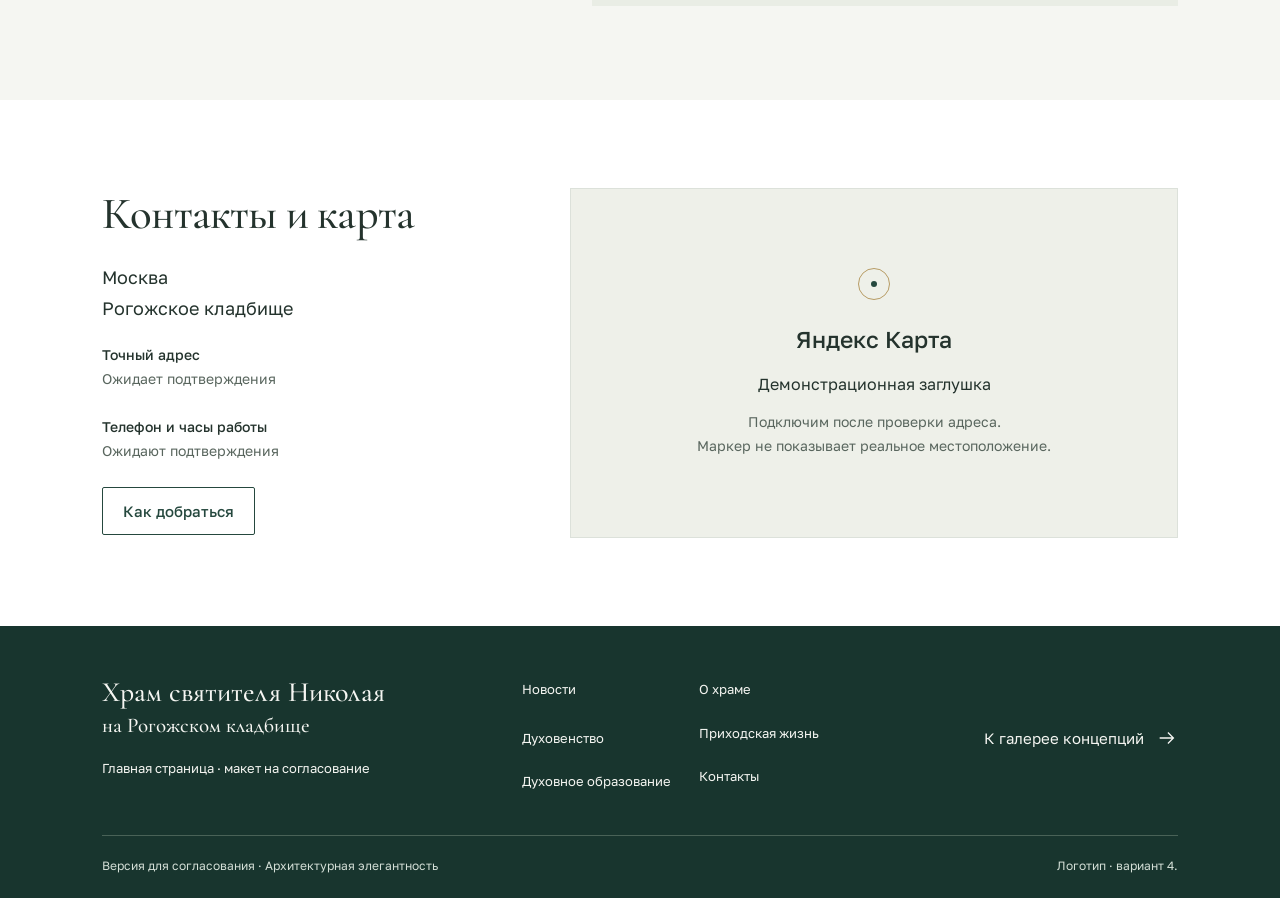
==== commit 3b3b2604: "Add selected logo and layered architecture hero with subtle ornament" ====
--- a/index.html
+++ b/index.html
@@ -1,13 +1,13 @@
 <!doctype html>
-<html lang="ru"><head><meta charset="utf-8"><meta name="viewport" content="width=device-width, initial-scale=1"><meta name="description" content="Дизайн-концепция главной страницы Никольского храма на Рогожском кладбище. Предварительная версия для согласования."><title>Никольский храм — главная на согласование</title><link rel="stylesheet" href="css/bootstrap.min.css"><link rel="stylesheet" href="css/fonts.css"><link rel="stylesheet" href="css/concepts.css"><script defer src="js/concepts.js"></script></head>
+<html lang="ru"><head><meta charset="utf-8"><meta name="viewport" content="width=device-width, initial-scale=1"><meta name="description" content="Дизайн-концепция главной страницы Никольского храма на Рогожском кладбище. Предварительная версия для согласования."><title>Никольский храм — главная на согласование</title><link rel="preload" as="image" href="images/temple/temple-hero-1200.webp"><link rel="stylesheet" href="css/bootstrap.min.css"><link rel="stylesheet" href="css/fonts.css"><link rel="stylesheet" href="css/concepts.css"><script defer src="js/concepts.js"></script></head>
 <body class="concept-01"><a class="skip-link" href="#main">Перейти к содержанию</a>
 <header><div class="topbar"><div class="container topbar-inner"><span>Москва · Рогожское кладбище</span><span class="contact-pending">Адрес и телефон уточняются</span><button type="button" class="utility-link" data-page="Расписание богослужений" data-path="pages/schedule.html">Расписание богослужений</button></div></div>
-<div class="container main-header"><a class="brand" href="#main" aria-label="Храм святителя Николая на Рогожском кладбище"><img src="images/temple-mark.svg" alt="" width="42" height="58"><span>Храм святителя Николая<small>на Рогожском кладбище</small></span></a><button class="menu-toggle btn btn-outline-primary" aria-expanded="false" aria-controls="primary-nav">Меню</button><nav id="primary-nav" aria-label="Основная навигация"><a href="#news">Новости</a><a href="#about">О храме</a><button type="button" class="nav-link-button" data-page="Духовенство" data-path="pages/clergy.html">Духовенство</button><a href="#community">Приходская жизнь</a><button type="button" class="nav-link-button" data-page="Духовное образование" data-path="pages/education.html">Духовное образование</button><a href="#contacts">Контакты</a><button type="button" class="btn btn-primary" data-page="Подать записку" data-path="pages/notes.html">Подать записку</button></nav></div></header>
-<main id="main"><section class="hero"><div class="container"><div class="row align-items-center g-5"><div class="col-md-6 hero-copy"><p class="eyebrow">Никольский храм на Рогожском кладбище</p><h1>Место молитвы.<br>Живая история.</h1><p class="lead">Добро пожаловать в храм святителя Николая Мирликийского. Здесь можно познакомиться с храмом и найти информацию для посещения.</p><div class="hero-actions"><button type="button" class="btn btn-primary" data-page="Расписание богослужений" data-path="pages/schedule.html">Расписание богослужений</button><a class="btn btn-outline-primary" href="#contacts">Контакты</a></div></div><div class="col-md-6 hero-art"><div class="hero-frame"><div class="temple-photo hero-media"><img src="images/temple/temple-hero-800.webp" srcset="images/temple/temple-hero-480.webp 480w, images/temple/temple-hero-800.webp 800w, images/temple/temple-hero-1200.webp 1200w" sizes="(min-width: 1400px) 620px, (min-width: 1200px) 530px, (min-width: 992px) 440px, (min-width: 768px) 330px, calc(100vw - 68px)" width="1200" height="904" alt="Никольский храм на Рогожском кладбище: колокольня и купола" decoding="async" fetchpriority="high" loading="eager"></div></div></div></div></div></section>
+<div class="container main-header"><a class="brand" href="#main" aria-label="Храм святителя Николая на Рогожском кладбище"><img src="images/logo-04.svg" alt="" width="54" height="52"><span>Храм святителя Николая<small>на Рогожском кладбище</small></span></a><button class="menu-toggle btn btn-outline-primary" aria-expanded="false" aria-controls="primary-nav">Меню</button><nav id="primary-nav" aria-label="Основная навигация"><a href="#news">Новости</a><a href="#about">О храме</a><button type="button" class="nav-link-button" data-page="Духовенство" data-path="pages/clergy.html">Духовенство</button><a href="#community">Приходская жизнь</a><button type="button" class="nav-link-button" data-page="Духовное образование" data-path="pages/education.html">Духовное образование</button><a href="#contacts">Контакты</a><button type="button" class="btn btn-primary" data-page="Подать записку" data-path="pages/notes.html">Подать записку</button></nav></div></header>
+<main id="main"><section class="hero"><div class="container"><div class="row align-items-center g-5"><div class="col-md-6 hero-copy"><p class="eyebrow">Никольский храм на Рогожском кладбище</p><h1>Место молитвы.<br>Живая история.</h1><p class="lead">Добро пожаловать в храм святителя Николая Мирликийского. Здесь можно познакомиться с храмом и найти информацию для посещения.</p><div class="hero-actions"><button type="button" class="btn btn-primary" data-page="Расписание богослужений" data-path="pages/schedule.html">Расписание богослужений</button><a class="btn btn-outline-primary" href="#contacts">Контакты</a></div></div><div class="col-md-6 hero-art"><div class="hero-frame hero-frame-layered"><svg class="hero-composition" viewBox="0 0 1200 1040" role="img" aria-labelledby="hero-photo-title"><title id="hero-photo-title">Никольский храм: колокольня выходит за арочный контур фотографии</title><defs><clipPath id="hero-window"><path d="M180 974V560C180 350 1180 350 1180 560V974Z"/></clipPath><clipPath id="hero-building"><path transform="translate(0 80)" d="M441 110 L446 111 L445 119 L459 122 L458 127 L445 124 L444 174 L449 179 L457 188 L460 199 L458 210 L453 219 L448 225 L448 236 L451 244 L452 257 L457 269 L468 285 L470 300 L477 311 L480 325 L493 341 L510 357 L513 376 L515 430 L386 430 L390 374 L403 350 L408 333 L417 316 L422 300 L424 285 L431 269 L435 255 L437 243 L438 225 L431 218 L427 206 L427 194 L431 183 L438 175 L441 123 L429 121 L429 116 L441 119 Z"/></clipPath></defs><image href="images/temple/temple-hero-1200.webp" x="0" y="80" width="1200" height="904" clip-path="url(#hero-window)"/><path d="M156 998V560C156 320 1204 320 1204 560V998" fill="none" stroke="#B79C65" stroke-width="2"/><image href="images/temple/temple-hero-1200.webp" x="0" y="80" width="1200" height="904" clip-path="url(#hero-building)"/><g fill="none" stroke="#B79C65" stroke-width="2" stroke-linecap="round"><path d="M180 1014H558m244 0h378M604 1014c-18-15-40-9-32 0 8 9 24 2 40 0m144 0c18-15 40-9 32 0-8 9-24 2-40 0M622 1014h28m60 0h28"/><path d="m680 1005 9 9-9 9-9-9z"/></g></svg></div></div></div></div></section>
 <section id="news" class="section news-section"><div class="container"><div class="section-heading"><div><h2>Новости и события</h2></div><button type="button" class="text-link" data-page="Все новости" data-path="pages/news.html">Все новости<svg class="arrow" viewBox="0 0 24 24" aria-hidden="true"><path d="M4 12h15m-6-6 6 6-6 6"/></svg></button></div><p class="demo-note">Демонстрационная композиция: материалы и даты будут добавлены после подтверждения.</p><div class="news-layout"><article class="news-item"><div class="media-placeholder news-media" role="img" aria-label="Место для фотографии: событие прихода. Оригинал ожидается"><span class="media-line" aria-hidden="true"></span><span class="media-caption">Место для фотографии<br><strong>событие прихода</strong><small>Оригинал ожидается</small></span></div><div class="news-copy"><h3>Новость прихода</h3><p>Здесь будут заголовок и краткий анонс подтверждённого материала прихода.</p><button type="button" class="text-link" data-page="Посмотреть пример" data-path="pages/news-article.html">Посмотреть пример<svg class="arrow" viewBox="0 0 24 24" aria-hidden="true"><path d="M4 12h15m-6-6 6 6-6 6"/></svg></button></div></article><article class="news-item"><div class="media-placeholder news-media" role="img" aria-label="Место для фотографии: встреча в храме. Оригинал ожидается"><span class="media-line" aria-hidden="true"></span><span class="media-caption">Место для фотографии<br><strong>встреча в храме</strong><small>Оригинал ожидается</small></span></div><div class="news-copy"><h3>Анонс события</h3><p>Здесь будут заголовок и краткий анонс подтверждённого материала прихода.</p><button type="button" class="text-link" data-page="Посмотреть пример" data-path="pages/news-article.html">Посмотреть пример<svg class="arrow" viewBox="0 0 24 24" aria-hidden="true"><path d="M4 12h15m-6-6 6 6-6 6"/></svg></button></div></article><article class="news-item"><div class="media-placeholder news-media" role="img" aria-label="Место для фотографии: приходская жизнь. Оригинал ожидается"><span class="media-line" aria-hidden="true"></span><span class="media-caption">Место для фотографии<br><strong>приходская жизнь</strong><small>Оригинал ожидается</small></span></div><div class="news-copy"><h3>Фоторепортаж</h3><p>Здесь будут заголовок и краткий анонс подтверждённого материала прихода.</p><button type="button" class="text-link" data-page="Посмотреть пример" data-path="pages/news-article.html">Посмотреть пример<svg class="arrow" viewBox="0 0 24 24" aria-hidden="true"><path d="M4 12h15m-6-6 6 6-6 6"/></svg></button></div></article></div></div></section>
 <section id="about" class="section about-section"><div class="container"><div class="row align-items-center g-5"><div class="col-md-6 about-art"><div class="temple-photo about-media"><img src="images/temple/temple-about-800.webp" srcset="images/temple/temple-about-480.webp 480w, images/temple/temple-about-800.webp 800w, images/temple/temple-about-1000.webp 1000w" sizes="(min-width: 1400px) 620px, (min-width: 1200px) 530px, (min-width: 992px) 440px, (min-width: 768px) 330px, calc(100vw - 68px)" width="1000" height="695" alt="Общий вид Никольского храма на Рогожском кладбище" decoding="async" loading="lazy"></div></div><div class="col-md-6 about-copy"><h2>Храм, в котором<br>встречаются эпохи</h2><p>Никольский храм расположен у входа на Рогожское кладбище в Москве. В его архитектуре соединяются мотивы русского зодчества XVII века и традиции XIX столетия.</p><p>Шатровая колокольня, своды и декоративные детали сохраняют неповторимый облик храма.</p><button type="button" class="text-link" data-page="Познакомиться с храмом" data-path="pages/about.html">Познакомиться с храмом<svg class="arrow" viewBox="0 0 24 24" aria-hidden="true"><path d="M4 12h15m-6-6 6 6-6 6"/></svg></button><p class="source-note">По материалам действующего сайта прихода.</p></div></div></div></section>
 <section id="shrines" class="section shrine-section"><div class="container"><div class="section-heading"><div><h2>Святыни храма</h2></div><button type="button" class="text-link" data-page="Все святыни" data-path="pages/shrines.html">Все святыни<svg class="arrow" viewBox="0 0 24 24" aria-hidden="true"><path d="M4 12h15m-6-6 6 6-6 6"/></svg></button></div><div class="shrine-layout"><article class="shrine-item"><div class="media-placeholder shrine-media" role="img" aria-label="Место для фотографии: икона · Святитель Николай «Приснодействующий». Оригинал ожидается"><span class="media-line" aria-hidden="true"></span><span class="media-caption">Место для фотографии<br><strong>икона · Святитель Николай «Приснодействующий»</strong><small>Оригинал ожидается</small></span></div><div><h3>Святитель Николай «Приснодействующий»</h3><p>Особо чтимая икона святителя Николая.</p><button type="button" class="text-link" data-page="Об иконе" data-path="pages/shrine.html">Об иконе<svg class="arrow" viewBox="0 0 24 24" aria-hidden="true"><path d="M4 12h15m-6-6 6 6-6 6"/></svg></button></div></article><article class="shrine-item"><div class="media-placeholder shrine-media" role="img" aria-label="Место для фотографии: икона · Божия Матерь «Троеручица». Оригинал ожидается"><span class="media-line" aria-hidden="true"></span><span class="media-caption">Место для фотографии<br><strong>икона · Божия Матерь «Троеручица»</strong><small>Оригинал ожидается</small></span></div><div><h3>Божия Матерь «Троеручица»</h3><p>Икона Божией Матери в одноимённом приделе.</p><button type="button" class="text-link" data-page="Об иконе" data-path="pages/shrine.html">Об иконе<svg class="arrow" viewBox="0 0 24 24" aria-hidden="true"><path d="M4 12h15m-6-6 6 6-6 6"/></svg></button></div></article><article class="shrine-item"><div class="media-placeholder shrine-media" role="img" aria-label="Место для фотографии: икона · Божия Матерь «Феодоровская». Оригинал ожидается"><span class="media-line" aria-hidden="true"></span><span class="media-caption">Место для фотографии<br><strong>икона · Божия Матерь «Феодоровская»</strong><small>Оригинал ожидается</small></span></div><div><h3>Божия Матерь «Феодоровская»</h3><p>Икона, описанная в истории храма.</p><button type="button" class="text-link" data-page="Об иконе" data-path="pages/shrine.html">Об иконе<svg class="arrow" viewBox="0 0 24 24" aria-hidden="true"><path d="M4 12h15m-6-6 6 6-6 6"/></svg></button></div></article></div></div></section>
 <section id="community" class="section community-section"><div class="container"><div class="community-layout"><div class="community-copy"><h2>Приходская жизнь</h2><p class="lead">Вера объединяет людей.</p><p>В этом разделе будут рассказы о людях прихода, встречах и совместных делах.</p><p class="demo-note">Демонстрационный анонс. Направления деятельности и фотографии ожидают подтверждения.</p><nav class="community-links" aria-label="Направления приходской жизни"><button type="button" class="text-link" data-page="Жизнь прихода" data-path="pages/community.html">Жизнь прихода<svg class="arrow" viewBox="0 0 24 24" aria-hidden="true"><path d="M4 12h15m-6-6 6 6-6 6"/></svg></button><button type="button" class="text-link" data-page="Воскресная школа" data-path="pages/sunday-school.html">Воскресная школа<svg class="arrow" viewBox="0 0 24 24" aria-hidden="true"><path d="M4 12h15m-6-6 6 6-6 6"/></svg></button><button type="button" class="text-link" data-page="Детские кружки" data-path="pages/children-activities.html">Детские кружки<svg class="arrow" viewBox="0 0 24 24" aria-hidden="true"><path d="M4 12h15m-6-6 6 6-6 6"/></svg></button><button type="button" class="text-link" data-page="Занятия для взрослых" data-path="pages/adult-classes.html">Занятия для взрослых<svg class="arrow" viewBox="0 0 24 24" aria-hidden="true"><path d="M4 12h15m-6-6 6 6-6 6"/></svg></button></nav></div><div class="media-placeholder community-media" role="img" aria-label="Место для фотографии: люди и события прихода. Оригинал ожидается"><span class="media-line" aria-hidden="true"></span><span class="media-caption">Место для фотографии<br><strong>люди и события прихода</strong><small>Оригинал ожидается</small></span></div></div></div></section>
 <section id="contacts" class="section contacts-section"><div class="container"><div class="row g-5 align-items-center"><div class="col-md-5"><h2>Контакты и карта</h2><p class="lead">Москва<br>Рогожское кладбище</p><dl><dt>Точный адрес</dt><dd>Ожидает подтверждения</dd><dt>Телефон и часы работы</dt><dd>Ожидают подтверждения</dd></dl><button type="button" class="btn btn-outline-primary" data-page="Как добраться" data-path="pages/contacts.html">Как добраться</button></div><div class="col-md-7"><div class="map-placeholder"><span class="map-cross" aria-hidden="true"></span><strong>Яндекс Карта</strong><p>Демонстрационная заглушка</p><small>Подключим после проверки адреса.<br>Маркер не показывает реальное местоположение.</small></div></div></div></div></section></main>
-<footer><div class="container"><div class="footer-main"><div><p class="footer-brand">Храм святителя Николая<small>на Рогожском кладбище</small></p><p>Главная страница · макет на согласование</p></div><nav aria-label="Навигация в подвале"><a href="#news">Новости</a><a href="#about">О храме</a><button type="button" class="text-link" data-page="Духовенство" data-path="pages/clergy.html">Духовенство</button><a href="#community">Приходская жизнь</a><button type="button" class="text-link" data-page="Духовное образование" data-path="pages/education.html">Духовное образование</button><a href="#contacts">Контакты</a></nav><a class="text-link" href="concepts/index.html">К галерее концепций<svg class="arrow" viewBox="0 0 24 24" aria-hidden="true"><path d="M4 12h15m-6-6 6 6-6 6"/></svg></a></div><div class="footer-bottom"><span>Версия для согласования · Архитектурная элегантность</span><span>Знак предварительный, не официальный логотип.</span></div></div></footer>
+<footer><div class="container"><div class="footer-main"><div><p class="footer-brand">Храм святителя Николая<small>на Рогожском кладбище</small></p><p>Главная страница · макет на согласование</p></div><nav aria-label="Навигация в подвале"><a href="#news">Новости</a><a href="#about">О храме</a><button type="button" class="text-link" data-page="Духовенство" data-path="pages/clergy.html">Духовенство</button><a href="#community">Приходская жизнь</a><button type="button" class="text-link" data-page="Духовное образование" data-path="pages/education.html">Духовное образование</button><a href="#contacts">Контакты</a></nav><a class="text-link" href="concepts/index.html">К галерее концепций<svg class="arrow" viewBox="0 0 24 24" aria-hidden="true"><path d="M4 12h15m-6-6 6 6-6 6"/></svg></a></div><div class="footer-bottom"><span>Версия для согласования · Архитектурная элегантность</span><span>Логотип · вариант 4.</span></div></div></footer>
 <dialog class="page-dialog" aria-labelledby="dialog-title"><div class="dialog-top"><p class="eyebrow">Предварительная концепция</p><button class="dialog-close" aria-label="Закрыть диалог" type="button">Закрыть</button></div><h2 id="dialog-title">Раздел в подготовке</h2><p>Эта внутренняя страница будет разработана после выбора дизайн-концепции. Расписание, формы, отправка записок и публикации пока не подключены.</p><p class="planned-path"></p><button class="btn btn-primary dialog-close" type="button">Понятно</button></dialog></body></html>
--- a/css/concepts.css
+++ b/css/concepts.css
@@ -30,3 +30,5 @@
 .concept-01 .community-links{display:flex;flex-wrap:wrap;align-items:flex-start;gap:12px 24px}.concept-01 .community-links .text-link{min-height:44px;max-width:100%}
 
 .concept-01 .temple-photo{overflow:hidden;background:var(--soft)}.concept-01 .temple-photo img{display:block;width:100%;height:100%;object-fit:cover}.concept-01 .hero-media img{object-position:43% 50%}.concept-01 .about-media img{object-position:54% 50%}
+
+.concept-01 .brand img{width:54px;height:52px;object-fit:contain;flex-shrink:0}.concept-01 .hero-frame-layered{padding:0;margin-left:-30px;margin-right:0}.concept-01 .hero-frame-layered:before{display:none}.hero-composition{display:block;width:100%;height:auto;overflow:visible}.concept-01 .hero-art{padding-left:18px}@media(max-width:767px){.concept-01 .hero-frame-layered{margin:0 auto;max-width:520px}.concept-01 .hero-art{padding-left:24px}}@media(max-width:575px){.concept-01 .brand img{width:42px;height:42px}.concept-01 .brand{gap:10px;font-size:21px}}
